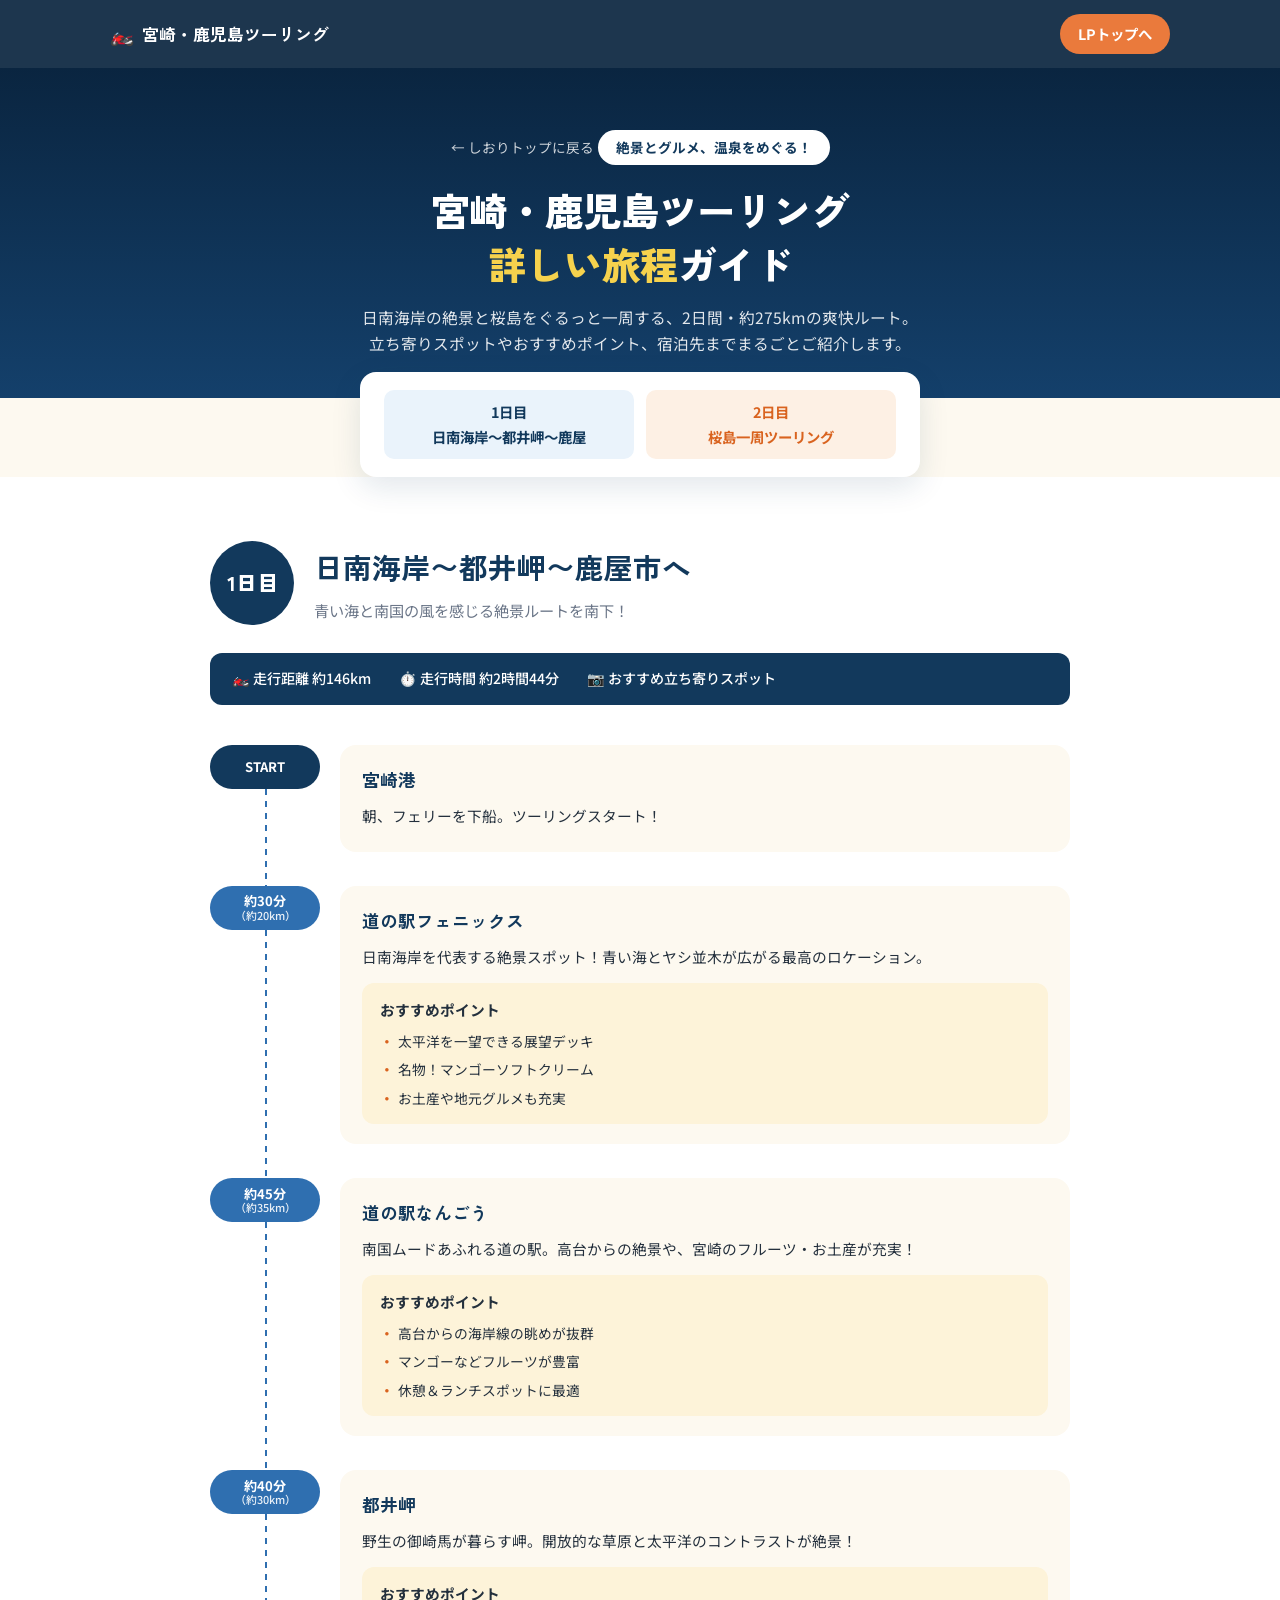
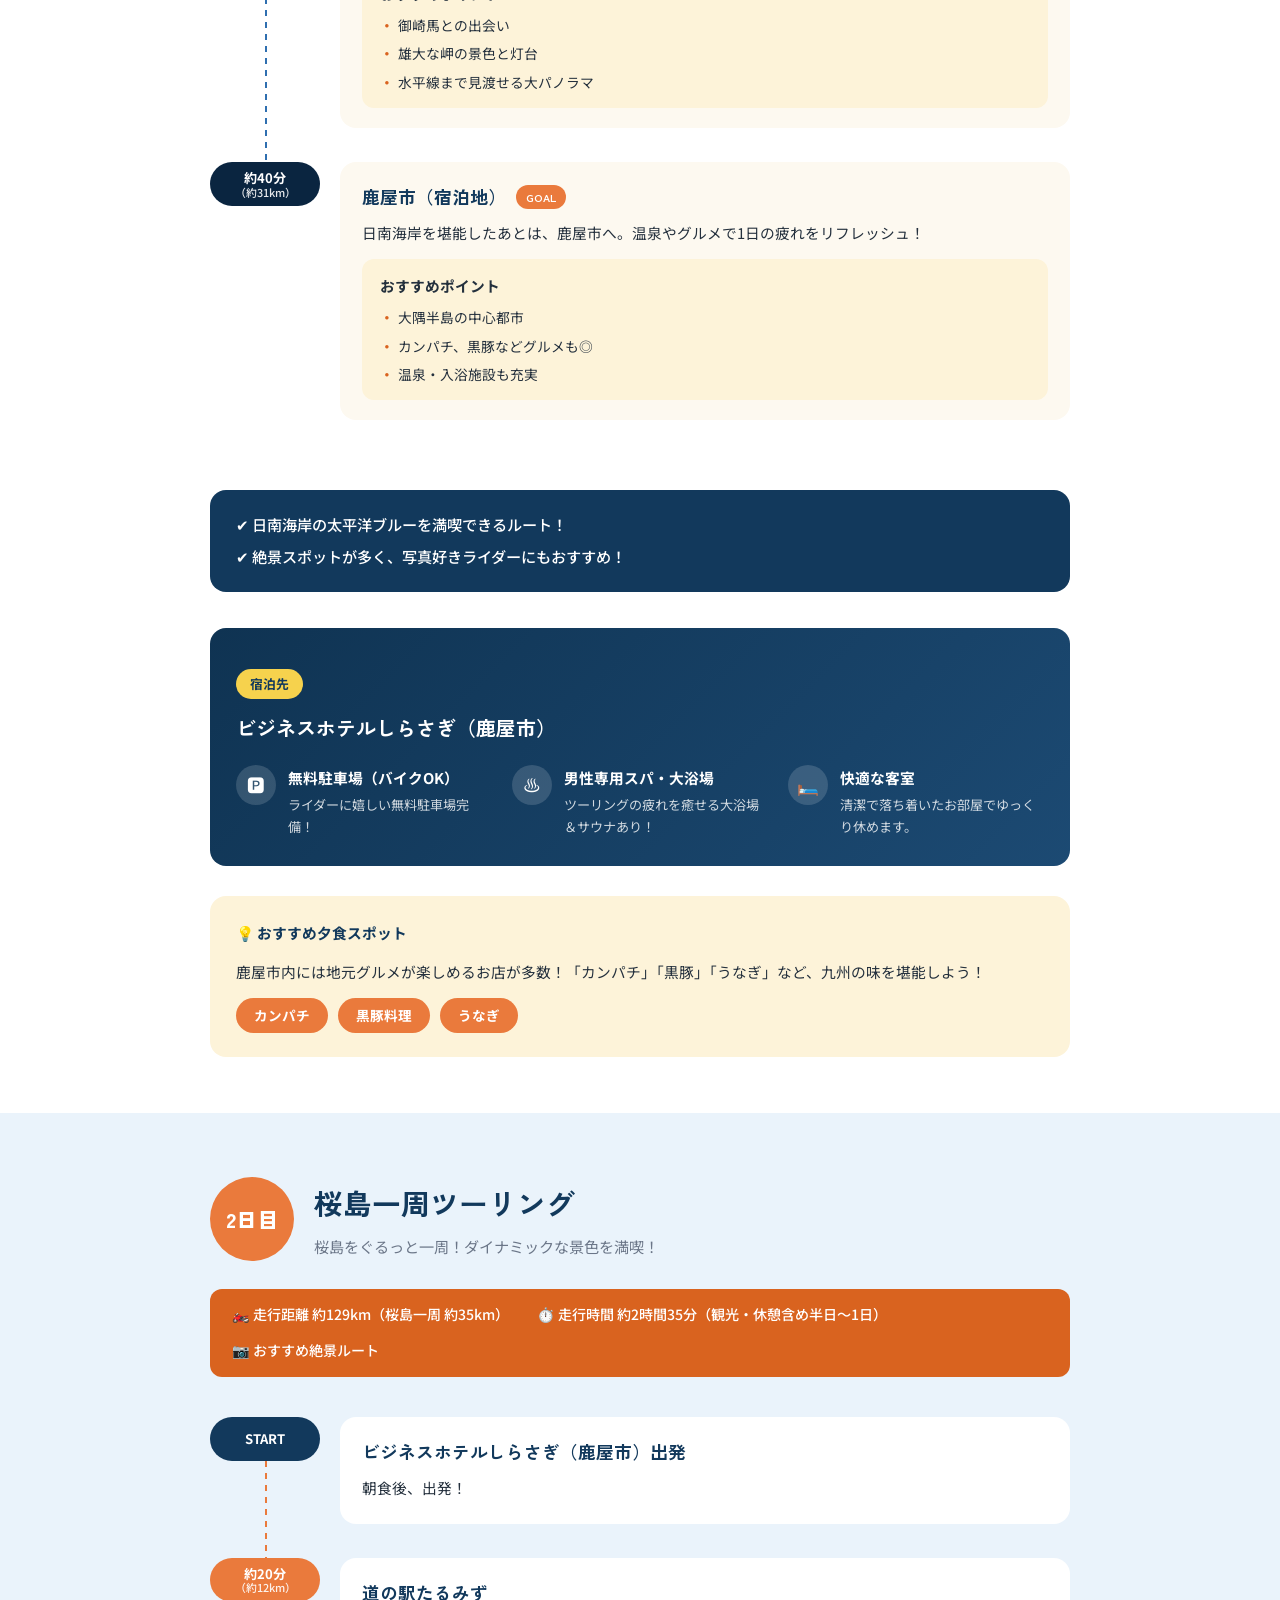
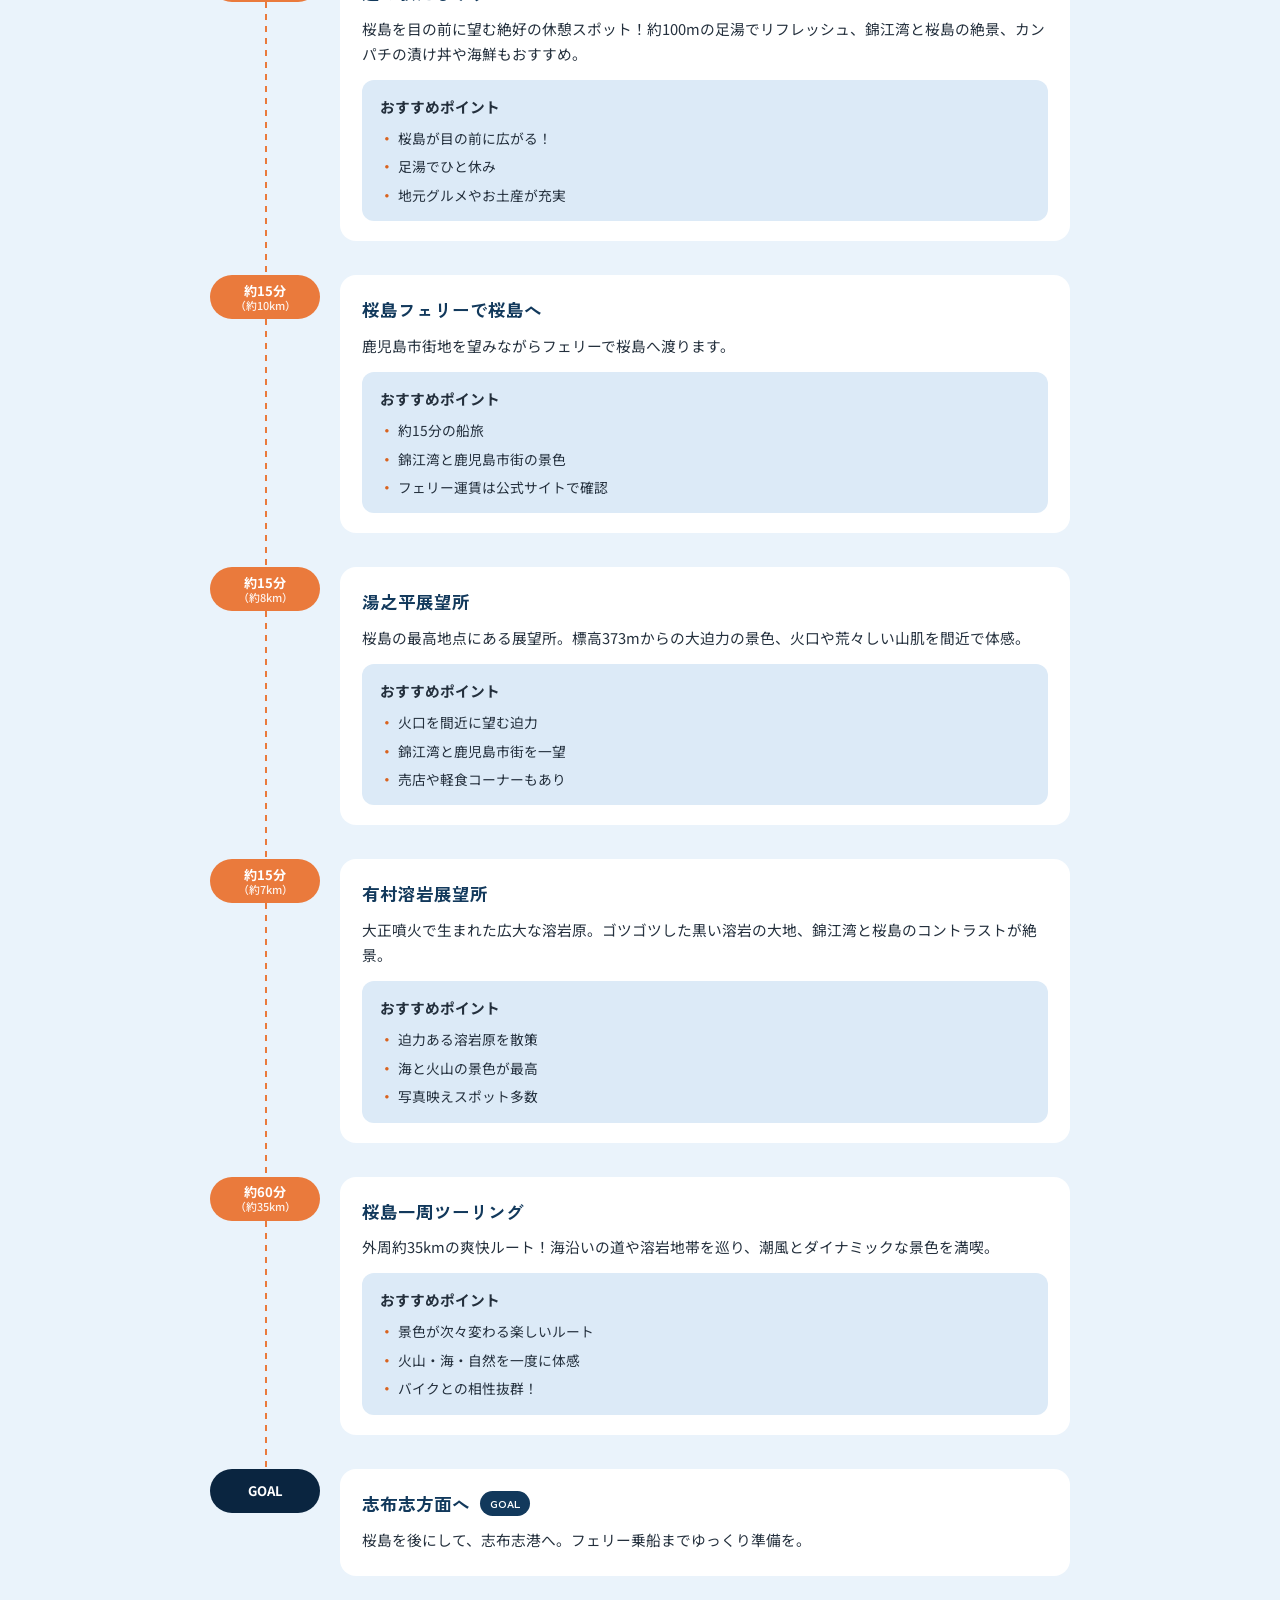
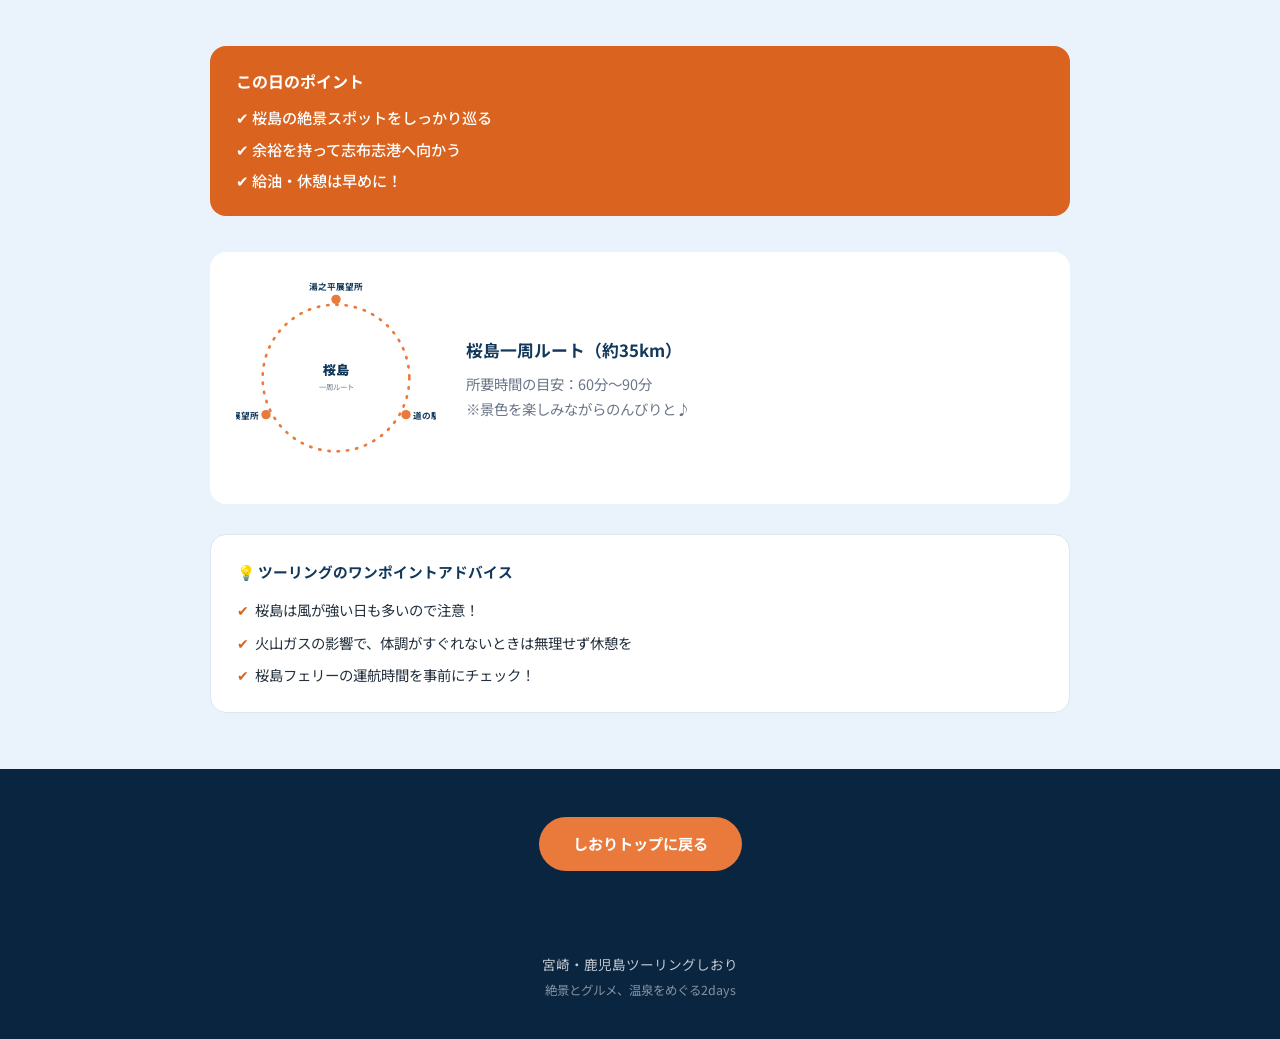
==== itinerary.html @ f326c44a "宮崎・鹿児島ツーリングしおりLPサイトを追加 - index.html: しおり画像をそのまま使用したLPトップ + 詳しい旅程へのCTA - itinerary.html: 1日目/2日目の詳しい旅" ====
<!DOCTYPE html>
<html lang="ja">
<head>
<meta charset="UTF-8">
<meta name="viewport" content="width=device-width, initial-scale=1.0">
<title>詳しい旅程｜宮崎・鹿児島ツーリングしおり</title>
<meta name="description" content="宮崎・鹿児島バイクツーリング2日間の詳しい旅程。1日目：日南海岸〜都井岬〜鹿屋、2日目：桜島一周ツーリング。立ち寄りスポットやおすすめポイント、宿泊先情報まとめ。">
<link href="https://fonts.googleapis.com/css2?family=Zen+Kaku+Gothic+New:wght@500;700;900&family=Noto+Sans+JP:wght@400;500;700&display=swap" rel="stylesheet">
<link rel="stylesheet" href="assets/css/style.css">
</head>
<body>

<header class="site-header" id="top">
  <div class="header-inner">
    <a class="logo" href="index.html">
      <span class="logo-icon" aria-hidden="true">🏍️</span>
      宮崎・鹿児島ツーリング
    </a>
    <nav class="main-nav" id="main-nav">
      <a href="index.html">LPトップへ</a>
    </nav>
  </div>
</header>

<article>
  <div class="article-head">
    <a class="back-link" href="index.html">← しおりトップに戻る</a>
    <p class="article-eyebrow">絶景とグルメ、温泉をめぐる！</p>
    <h1 class="article-title">宮崎・鹿児島ツーリング<br><span class="accent">詳しい旅程</span>ガイド</h1>
    <p class="article-lead">日南海岸の絶景と桜島をぐるっと一周する、2日間・約275kmの爽快ルート。立ち寄りスポットやおすすめポイント、宿泊先までまるごとご紹介します。</p>
  </div>

  <nav class="toc">
    <a href="#day1">1日目<br>日南海岸〜都井岬〜鹿屋</a>
    <a href="#day2">2日目<br>桜島一周ツーリング</a>
  </nav>

  <!-- ===================== DAY 1 ===================== -->
  <section class="day-detail" id="day1">
    <div class="section-inner">
      <div class="day-detail-head">
        <span class="day-num">1日目</span>
        <div>
          <h2>日南海岸〜都井岬〜鹿屋市へ</h2>
          <p class="day-sub">青い海と南国の風を感じる絶景ルートを南下！</p>
        </div>
      </div>

      <div class="stat-bar">
        <span>🏍️ 走行距離 約146km</span>
        <span>⏱️ 走行時間 約2時間44分</span>
        <span>📷 おすすめ立ち寄りスポット</span>
      </div>

      <ol class="timeline">
        <li class="tl-item tl-start">
          <div class="tl-marker">START</div>
          <div class="tl-content">
            <h3>宮崎港</h3>
            <p>朝、フェリーを下船。ツーリングスタート！</p>
          </div>
        </li>

        <li class="tl-item">
          <div class="tl-marker">約30分<small>（約20km）</small></div>
          <div class="tl-content">
            <h3>道の駅フェニックス</h3>
            <p>日南海岸を代表する絶景スポット！青い海とヤシ並木が広がる最高のロケーション。</p>
            <div class="point-box">
              <p class="point-title">おすすめポイント</p>
              <ul>
                <li>太平洋を一望できる展望デッキ</li>
                <li>名物！マンゴーソフトクリーム</li>
                <li>お土産や地元グルメも充実</li>
              </ul>
            </div>
          </div>
        </li>

        <li class="tl-item">
          <div class="tl-marker">約45分<small>（約35km）</small></div>
          <div class="tl-content">
            <h3>道の駅なんごう</h3>
            <p>南国ムードあふれる道の駅。高台からの絶景や、宮崎のフルーツ・お土産が充実！</p>
            <div class="point-box">
              <p class="point-title">おすすめポイント</p>
              <ul>
                <li>高台からの海岸線の眺めが抜群</li>
                <li>マンゴーなどフルーツが豊富</li>
                <li>休憩＆ランチスポットに最適</li>
              </ul>
            </div>
          </div>
        </li>

        <li class="tl-item">
          <div class="tl-marker">約40分<small>（約30km）</small></div>
          <div class="tl-content">
            <h3>都井岬</h3>
            <p>野生の御崎馬が暮らす岬。開放的な草原と太平洋のコントラストが絶景！</p>
            <div class="point-box">
              <p class="point-title">おすすめポイント</p>
              <ul>
                <li>御崎馬との出会い</li>
                <li>雄大な岬の景色と灯台</li>
                <li>水平線まで見渡せる大パノラマ</li>
              </ul>
            </div>
          </div>
        </li>

        <li class="tl-item tl-goal">
          <div class="tl-marker">約40分<small>（約31km）</small></div>
          <div class="tl-content">
            <h3>鹿屋市（宿泊地）<span class="goal-tag">GOAL</span></h3>
            <p>日南海岸を堪能したあとは、鹿屋市へ。温泉やグルメで1日の疲れをリフレッシュ！</p>
            <div class="point-box">
              <p class="point-title">おすすめポイント</p>
              <ul>
                <li>大隅半島の中心都市</li>
                <li>カンパチ、黒豚などグルメも◎</li>
                <li>温泉・入浴施設も充実</li>
              </ul>
            </div>
          </div>
        </li>
      </ol>

      <div class="advice-box">
        <p>✔ 日南海岸の太平洋ブルーを満喫できるルート！</p>
        <p>✔ 絶景スポットが多く、写真好きライダーにもおすすめ！</p>
      </div>

      <div class="hotel-card">
        <p class="hotel-label">宿泊先</p>
        <h3 class="hotel-name">ビジネスホテルしらさぎ（鹿屋市）</h3>
        <ul class="hotel-features">
          <li>
            <span class="hf-icon" aria-hidden="true">🅿️</span>
            <div><strong>無料駐車場（バイクOK）</strong><p>ライダーに嬉しい無料駐車場完備！</p></div>
          </li>
          <li>
            <span class="hf-icon" aria-hidden="true">♨️</span>
            <div><strong>男性専用スパ・大浴場</strong><p>ツーリングの疲れを癒せる大浴場＆サウナあり！</p></div>
          </li>
          <li>
            <span class="hf-icon" aria-hidden="true">🛏️</span>
            <div><strong>快適な客室</strong><p>清潔で落ち着いたお部屋でゆっくり休めます。</p></div>
          </li>
        </ul>
      </div>

      <div class="food-box">
        <p class="food-title">💡 おすすめ夕食スポット</p>
        <p>鹿屋市内には地元グルメが楽しめるお店が多数！「カンパチ」「黒豚」「うなぎ」など、九州の味を堪能しよう！</p>
        <div class="food-tags">
          <span>カンパチ</span>
          <span>黒豚料理</span>
          <span>うなぎ</span>
        </div>
      </div>
    </div>
  </section>

  <!-- ===================== DAY 2 ===================== -->
  <section class="day-detail day-detail-alt" id="day2">
    <div class="section-inner">
      <div class="day-detail-head">
        <span class="day-num day-num-alt">2日目</span>
        <div>
          <h2>桜島一周ツーリング</h2>
          <p class="day-sub">桜島をぐるっと一周！ダイナミックな景色を満喫！</p>
        </div>
      </div>

      <div class="stat-bar stat-bar-alt">
        <span>🏍️ 走行距離 約129km（桜島一周 約35km）</span>
        <span>⏱️ 走行時間 約2時間35分（観光・休憩含め半日〜1日）</span>
        <span>📷 おすすめ絶景ルート</span>
      </div>

      <ol class="timeline">
        <li class="tl-item tl-start">
          <div class="tl-marker tl-marker-alt">START</div>
          <div class="tl-content">
            <h3>ビジネスホテルしらさぎ（鹿屋市）出発</h3>
            <p>朝食後、出発！</p>
          </div>
        </li>

        <li class="tl-item">
          <div class="tl-marker tl-marker-alt">約20分<small>（約12km）</small></div>
          <div class="tl-content">
            <h3>道の駅たるみず</h3>
            <p>桜島を目の前に望む絶好の休憩スポット！約100mの足湯でリフレッシュ、錦江湾と桜島の絶景、カンパチの漬け丼や海鮮もおすすめ。</p>
            <div class="point-box point-box-alt">
              <p class="point-title">おすすめポイント</p>
              <ul>
                <li>桜島が目の前に広がる！</li>
                <li>足湯でひと休み</li>
                <li>地元グルメやお土産が充実</li>
              </ul>
            </div>
          </div>
        </li>

        <li class="tl-item">
          <div class="tl-marker tl-marker-alt">約15分<small>（約10km）</small></div>
          <div class="tl-content">
            <h3>桜島フェリーで桜島へ</h3>
            <p>鹿児島市街地を望みながらフェリーで桜島へ渡ります。</p>
            <div class="point-box point-box-alt">
              <p class="point-title">おすすめポイント</p>
              <ul>
                <li>約15分の船旅</li>
                <li>錦江湾と鹿児島市街の景色</li>
                <li>フェリー運賃は公式サイトで確認</li>
              </ul>
            </div>
          </div>
        </li>

        <li class="tl-item">
          <div class="tl-marker tl-marker-alt">約15分<small>（約8km）</small></div>
          <div class="tl-content">
            <h3>湯之平展望所</h3>
            <p>桜島の最高地点にある展望所。標高373mからの大迫力の景色、火口や荒々しい山肌を間近で体感。</p>
            <div class="point-box point-box-alt">
              <p class="point-title">おすすめポイント</p>
              <ul>
                <li>火口を間近に望む迫力</li>
                <li>錦江湾と鹿児島市街を一望</li>
                <li>売店や軽食コーナーもあり</li>
              </ul>
            </div>
          </div>
        </li>

        <li class="tl-item">
          <div class="tl-marker tl-marker-alt">約15分<small>（約7km）</small></div>
          <div class="tl-content">
            <h3>有村溶岩展望所</h3>
            <p>大正噴火で生まれた広大な溶岩原。ゴツゴツした黒い溶岩の大地、錦江湾と桜島のコントラストが絶景。</p>
            <div class="point-box point-box-alt">
              <p class="point-title">おすすめポイント</p>
              <ul>
                <li>迫力ある溶岩原を散策</li>
                <li>海と火山の景色が最高</li>
                <li>写真映えスポット多数</li>
              </ul>
            </div>
          </div>
        </li>

        <li class="tl-item">
          <div class="tl-marker tl-marker-alt">約60分<small>（約35km）</small></div>
          <div class="tl-content">
            <h3>桜島一周ツーリング</h3>
            <p>外周約35kmの爽快ルート！海沿いの道や溶岩地帯を巡り、潮風とダイナミックな景色を満喫。</p>
            <div class="point-box point-box-alt">
              <p class="point-title">おすすめポイント</p>
              <ul>
                <li>景色が次々変わる楽しいルート</li>
                <li>火山・海・自然を一度に体感</li>
                <li>バイクとの相性抜群！</li>
              </ul>
            </div>
          </div>
        </li>

        <li class="tl-item tl-goal">
          <div class="tl-marker tl-marker-alt">GOAL</div>
          <div class="tl-content">
            <h3>志布志方面へ <span class="goal-tag goal-tag-alt">GOAL</span></h3>
            <p>桜島を後にして、志布志港へ。フェリー乗船までゆっくり準備を。</p>
          </div>
        </li>
      </ol>

      <div class="advice-box advice-box-alt">
        <p class="advice-title">この日のポイント</p>
        <p>✔ 桜島の絶景スポットをしっかり巡る</p>
        <p>✔ 余裕を持って志布志港へ向かう</p>
        <p>✔ 給油・休憩は早めに！</p>
      </div>

      <div class="loop-info">
        <div class="loop-svg-wrap">
          <svg viewBox="0 0 300 300" class="loop-svg" role="img" aria-label="桜島一周ルート図">
            <circle cx="150" cy="150" r="110" class="loop-circle" />
            <text x="150" y="145" text-anchor="middle" class="loop-center-label">桜島</text>
            <text x="150" y="168" text-anchor="middle" class="loop-center-sub">一周ルート</text>
            <g class="route-point" transform="translate(150,32)"><circle r="7" fill="#ea7a3c"/><text x="0" y="-14" text-anchor="middle" font-size="13" font-weight="700" fill="#12395c">湯之平展望所</text></g>
            <g class="route-point" transform="translate(45,205)"><circle r="7" fill="#ea7a3c"/><text x="-10" y="6" text-anchor="end" font-size="13" font-weight="700" fill="#12395c">有村溶岩展望所</text></g>
            <g class="route-point" transform="translate(255,205)"><circle r="7" fill="#ea7a3c"/><text x="10" y="6" font-size="13" font-weight="700" fill="#12395c">道の駅たるみず</text></g>
          </svg>
        </div>
        <div class="loop-text">
          <p class="loop-heading">桜島一周ルート（約35km）</p>
          <p>所要時間の目安：60分〜90分<br>※景色を楽しみながらのんびりと♪</p>
        </div>
      </div>

      <div class="food-box food-box-alt">
        <p class="food-title">💡 ツーリングのワンポイントアドバイス</p>
        <ul class="advice-list">
          <li>桜島は風が強い日も多いので注意！</li>
          <li>火山ガスの影響で、体調がすぐれないときは無理せず休憩を</li>
          <li>桜島フェリーの運航時間を事前にチェック！</li>
        </ul>
      </div>
    </div>
  </section>

  <div class="article-foot-cta">
    <a href="index.html">しおりトップに戻る</a>
  </div>
</article>

<footer class="site-footer">
  <p>宮崎・鹿児島ツーリングしおり</p>
  <p class="footer-sub">絶景とグルメ、温泉をめぐる2days</p>
</footer>

<a href="#top" class="to-top" id="to-top" aria-label="ページトップへ戻る">↑</a>

<script src="assets/js/main.js"></script>
</body>
</html>
---- assets/css/style.css ----
/* =========================================================
   宮崎・鹿児島ツーリングしおり — shared styles
   (index.html: image LP / itinerary.html: blog-style detail)
   ========================================================= */

:root {
  --navy: #12395c;
  --navy-dark: #0a2540;
  --blue: #2f6fb0;
  --blue-light: #eaf3fb;
  --orange: #ea7a3c;
  --orange-dark: #d9631f;
  --yellow: #f6d24d;
  --cream: #fdf9f0;
  --white: #ffffff;
  --text: #24303d;
  --text-light: #6b7688;
  --radius: 16px;
  --shadow: 0 10px 30px rgba(18, 57, 92, 0.12);
  --font-display: "Zen Kaku Gothic New", "Noto Sans JP", sans-serif;
  --font-body: "Noto Sans JP", "Zen Kaku Gothic New", sans-serif;
}

* { box-sizing: border-box; }

html { scroll-behavior: smooth; }

body {
  margin: 0;
  font-family: var(--font-body);
  color: var(--text);
  background: var(--cream);
  line-height: 1.7;
  overflow-x: hidden;
}

img, svg { max-width: 100%; display: block; }

a { color: inherit; text-decoration: none; }

ul { margin: 0; padding: 0; list-style: none; }

h1, h2, h3 { font-family: var(--font-display); margin: 0; }

.section-inner {
  max-width: 900px;
  margin: 0 auto;
  padding: 0 20px;
}

/* ---------- Header ---------- */
.site-header {
  position: sticky;
  top: 0;
  z-index: 100;
  background: rgba(10, 37, 64, 0.92);
  backdrop-filter: blur(6px);
  color: var(--white);
}

.header-inner {
  max-width: 1100px;
  margin: 0 auto;
  padding: 14px 20px;
  display: flex;
  align-items: center;
  justify-content: space-between;
}

.logo {
  font-family: var(--font-display);
  font-weight: 700;
  font-size: 1.05rem;
  display: flex;
  align-items: center;
  gap: 8px;
  color: var(--white);
}

.logo-icon { font-size: 1.2rem; }

.main-nav {
  display: flex;
  gap: 24px;
}

.main-nav a {
  font-size: 0.9rem;
  font-weight: 700;
  color: var(--white);
  background: var(--orange);
  padding: 8px 18px;
  border-radius: 999px;
  transition: transform .2s, box-shadow .2s;
}

.main-nav a:hover { transform: translateY(-1px); box-shadow: 0 6px 14px rgba(234,122,60,0.4); }

/* ---------- Image LP stack (index.html) ---------- */
.lp-stack {
  max-width: 720px;
  margin: 0 auto;
  background: var(--navy-dark);
}

.lp-page {
  width: 100%;
  height: auto;
}

.cta-link {
  display: block;
  background: #000;
}

.cta-img {
  transition: transform .2s, filter .2s;
}

.cta-link:hover .cta-img {
  transform: scale(1.015);
  filter: brightness(1.06);
}

/* ---------- Footer ---------- */
.site-footer {
  background: var(--navy-dark);
  color: rgba(255,255,255,0.75);
  text-align: center;
  padding: 34px 20px;
  font-size: 0.85rem;
}

.site-footer p { margin: 0 0 4px; }
.footer-sub { color: rgba(255,255,255,0.5); font-size: 0.78rem; }

/* ---------- To top ---------- */
.to-top {
  position: fixed;
  right: 20px;
  bottom: 20px;
  width: 46px;
  height: 46px;
  background: var(--orange);
  color: var(--white);
  border-radius: 50%;
  display: flex;
  align-items: center;
  justify-content: center;
  font-size: 1.2rem;
  box-shadow: 0 8px 20px rgba(0,0,0,0.25);
  opacity: 0;
  pointer-events: none;
  transition: opacity .25s, transform .25s;
  z-index: 90;
}

.to-top.visible { opacity: 1; pointer-events: auto; }
.to-top:hover { transform: translateY(-3px); }

/* =========================================================
   itinerary.html — blog-style detailed itinerary
   ========================================================= */

.article-head {
  background: linear-gradient(180deg, #0a2540 0%, #14406b 100%);
  color: var(--white);
  padding: 48px 20px 40px;
  text-align: center;
}

.back-link {
  display: inline-flex;
  align-items: center;
  gap: 6px;
  font-size: 0.85rem;
  color: rgba(255,255,255,0.8);
  margin-bottom: 18px;
}

.back-link:hover { color: var(--yellow); }

.article-eyebrow {
  display: inline-block;
  background: var(--white);
  color: var(--navy);
  font-weight: 700;
  font-size: 0.85rem;
  padding: 6px 18px;
  border-radius: 999px;
  margin-bottom: 18px;
}

.article-title {
  font-size: clamp(1.6rem, 5vw, 2.4rem);
  font-weight: 900;
  line-height: 1.4;
  margin-bottom: 14px;
}

.article-title .accent { color: var(--yellow); }

.article-lead {
  max-width: 560px;
  margin: 0 auto;
  color: rgba(255,255,255,0.88);
  font-size: 0.98rem;
}

.toc {
  max-width: 560px;
  margin: -26px auto 0;
  background: var(--white);
  border-radius: var(--radius);
  box-shadow: var(--shadow);
  padding: 18px 24px;
  display: flex;
  gap: 12px;
  position: relative;
  z-index: 2;
}

.toc a {
  flex: 1;
  text-align: center;
  font-weight: 700;
  font-size: 0.9rem;
  color: var(--navy);
  padding: 10px 8px;
  border-radius: 10px;
  background: var(--blue-light);
}

.toc a:nth-child(2) { background: #fdf0e4; color: var(--orange-dark); }
.toc a:hover { filter: brightness(0.97); }

/* Day detail sections */
.day-detail { background: var(--white); padding: 64px 0 56px; }
.day-detail-alt { background: var(--blue-light); }

.day-detail-head {
  display: flex;
  align-items: center;
  gap: 20px;
  margin-bottom: 28px;
}

.day-num {
  flex: 0 0 auto;
  background: var(--navy);
  color: var(--white);
  font-family: var(--font-display);
  font-weight: 900;
  font-size: 1.3rem;
  width: 84px;
  height: 84px;
  border-radius: 50%;
  display: flex;
  align-items: center;
  justify-content: center;
}

.day-num-alt { background: var(--orange); }

.day-detail-head h2 { font-size: clamp(1.3rem, 4vw, 1.8rem); color: var(--navy); }
.day-sub { margin: 6px 0 0; color: var(--text-light); font-size: 0.95rem; }

.stat-bar {
  display: flex;
  flex-wrap: wrap;
  gap: 12px 28px;
  background: var(--navy);
  color: var(--white);
  padding: 14px 22px;
  border-radius: 12px;
  font-size: 0.88rem;
  font-weight: 500;
  margin-bottom: 40px;
}

.stat-bar-alt { background: var(--orange-dark); }

/* Timeline */
.timeline {
  position: relative;
  margin: 0 0 36px;
  padding-left: 0;
}

.tl-item {
  display: grid;
  grid-template-columns: 110px 1fr;
  gap: 20px;
  position: relative;
  padding-bottom: 34px;
}

.tl-item::before {
  content: "";
  position: absolute;
  left: 55px;
  top: 44px;
  bottom: -6px;
  width: 2px;
  background: repeating-linear-gradient(to bottom, var(--blue) 0 6px, transparent 6px 12px);
}

.tl-item:last-child::before { display: none; }

.day-detail-alt .tl-item::before { background: repeating-linear-gradient(to bottom, var(--orange) 0 6px, transparent 6px 12px); }

.tl-marker {
  width: 110px;
  height: 44px;
  border-radius: 999px;
  background: var(--blue);
  color: var(--white);
  font-weight: 700;
  font-size: 0.82rem;
  display: flex;
  flex-direction: column;
  align-items: center;
  justify-content: center;
  line-height: 1.2;
  text-align: center;
  z-index: 1;
}

.tl-marker small { font-weight: 500; font-size: 0.68rem; opacity: 0.9; }

.tl-marker-alt { background: var(--orange); }

.tl-start .tl-marker { background: var(--navy); }
.tl-goal .tl-marker { background: var(--navy-dark); }

.tl-content {
  background: var(--cream);
  border-radius: var(--radius);
  padding: 20px 22px;
}

.day-detail-alt .tl-content { background: var(--white); }

.tl-content h3 {
  font-size: 1.1rem;
  color: var(--navy);
  margin-bottom: 8px;
  display: flex;
  align-items: center;
  gap: 10px;
  flex-wrap: wrap;
}

.tl-content p { margin: 0 0 4px; font-size: 0.92rem; color: var(--text); }

.goal-tag {
  background: var(--orange);
  color: var(--white);
  font-size: 0.68rem;
  font-weight: 700;
  padding: 3px 10px;
  border-radius: 999px;
}

.goal-tag-alt { background: var(--navy); }

.point-box {
  margin-top: 14px;
  background: #fdf3d9;
  border-radius: 12px;
  padding: 14px 18px;
}

.point-box-alt { background: #dceaf7; }

.point-title {
  font-weight: 700;
  font-size: 0.85rem;
  color: var(--navy);
  margin: 0 0 8px !important;
}

.point-box ul { display: flex; flex-direction: column; gap: 5px; }

.point-box li {
  font-size: 0.86rem;
  color: var(--text);
  padding-left: 18px;
  position: relative;
}

.point-box li::before {
  content: "・";
  position: absolute;
  left: 0;
  color: var(--orange-dark);
  font-weight: 700;
}

/* Advice box */
.advice-box {
  background: var(--navy);
  color: var(--white);
  border-radius: var(--radius);
  padding: 22px 26px;
  margin-bottom: 36px;
}

.advice-box p { margin: 0 0 6px; font-weight: 500; font-size: 0.95rem; }
.advice-box p:last-child { margin-bottom: 0; }
.advice-title { font-weight: 700 !important; margin-bottom: 10px !important; font-size: 1rem !important; }

.advice-box-alt { background: var(--orange-dark); }

/* Hotel card */
.hotel-card {
  background: linear-gradient(135deg, #0f3352, #1c4a73);
  color: var(--white);
  border-radius: var(--radius);
  padding: 28px 26px;
  margin-bottom: 30px;
}

.hotel-label {
  display: inline-block;
  background: var(--yellow);
  color: var(--navy);
  font-weight: 700;
  font-size: 0.8rem;
  padding: 4px 14px;
  border-radius: 999px;
  margin-bottom: 12px;
}

.hotel-name { font-size: 1.25rem; margin-bottom: 20px; }

.hotel-features {
  display: grid;
  grid-template-columns: repeat(3, 1fr);
  gap: 20px;
}

.hotel-features li { display: flex; gap: 12px; align-items: flex-start; }

.hf-icon {
  flex: 0 0 auto;
  width: 40px;
  height: 40px;
  background: rgba(255,255,255,0.15);
  border-radius: 50%;
  display: flex;
  align-items: center;
  justify-content: center;
  font-size: 1.1rem;
}

.hotel-features strong { display: block; font-size: 0.92rem; margin-bottom: 4px; }
.hotel-features p { margin: 0; font-size: 0.82rem; color: rgba(255,255,255,0.8); }

/* Food box */
.food-box {
  background: #fdf3d9;
  border-radius: var(--radius);
  padding: 24px 26px;
}

.food-box-alt { background: var(--white); border: 1px solid #dce6f0; }

.food-title { font-weight: 700; color: var(--navy); margin-bottom: 10px; font-size: 1rem; }
.food-box p { margin: 0 0 14px; font-size: 0.92rem; }

.food-tags { display: flex; gap: 10px; flex-wrap: wrap; }

.food-tags span {
  background: var(--orange);
  color: var(--white);
  font-weight: 700;
  font-size: 0.85rem;
  padding: 6px 18px;
  border-radius: 999px;
}

.advice-list { display: flex; flex-direction: column; gap: 8px; }
.advice-list li {
  font-size: 0.9rem;
  padding-left: 18px;
  position: relative;
}
.advice-list li::before {
  content: "✔";
  position: absolute;
  left: 0;
  color: var(--orange-dark);
}

/* Loop info (Day2) */
.loop-info {
  display: flex;
  align-items: center;
  gap: 30px;
  background: var(--white);
  border-radius: var(--radius);
  padding: 26px;
  margin-bottom: 30px;
  flex-wrap: wrap;
  justify-content: center;
}

.loop-svg-wrap { flex: 0 0 auto; width: 200px; }
.loop-svg { width: 100%; }

.loop-circle {
  fill: none;
  stroke: var(--orange);
  stroke-width: 4;
  stroke-dasharray: 2 12;
  stroke-linecap: round;
}

.loop-center-label { font-size: 20px; font-weight: 900; fill: var(--navy); font-family: var(--font-display); }
.loop-center-sub { font-size: 11px; fill: var(--text-light); }

.loop-text { flex: 1 1 220px; }
.loop-heading { font-weight: 700; color: var(--navy); font-size: 1.05rem; margin: 0 0 8px; }
.loop-text p:last-child { margin: 0; color: var(--text-light); font-size: 0.9rem; }

.article-foot-cta {
  text-align: center;
  padding: 48px 20px;
  background: var(--navy-dark);
}

.article-foot-cta a {
  display: inline-block;
  background: var(--orange);
  color: var(--white);
  font-weight: 700;
  padding: 14px 34px;
  border-radius: 999px;
  font-size: 0.95rem;
}

.article-foot-cta a:hover { filter: brightness(1.06); }

/* =========================================================
   Responsive
   ========================================================= */
@media (max-width: 720px) {
  .hotel-features { grid-template-columns: 1fr; }
  .toc { flex-direction: column; margin: -20px 16px 0; }

  .tl-item { grid-template-columns: 90px 1fr; gap: 12px; }
  .tl-marker { width: 90px; height: 40px; font-size: 0.74rem; }
  .tl-item::before { left: 45px; }

  .day-detail-head { align-items: flex-start; }
  .day-num { width: 64px; height: 64px; font-size: 1rem; }
}

@media (max-width: 480px) {
  .stat-bar { flex-direction: column; gap: 8px; }
}
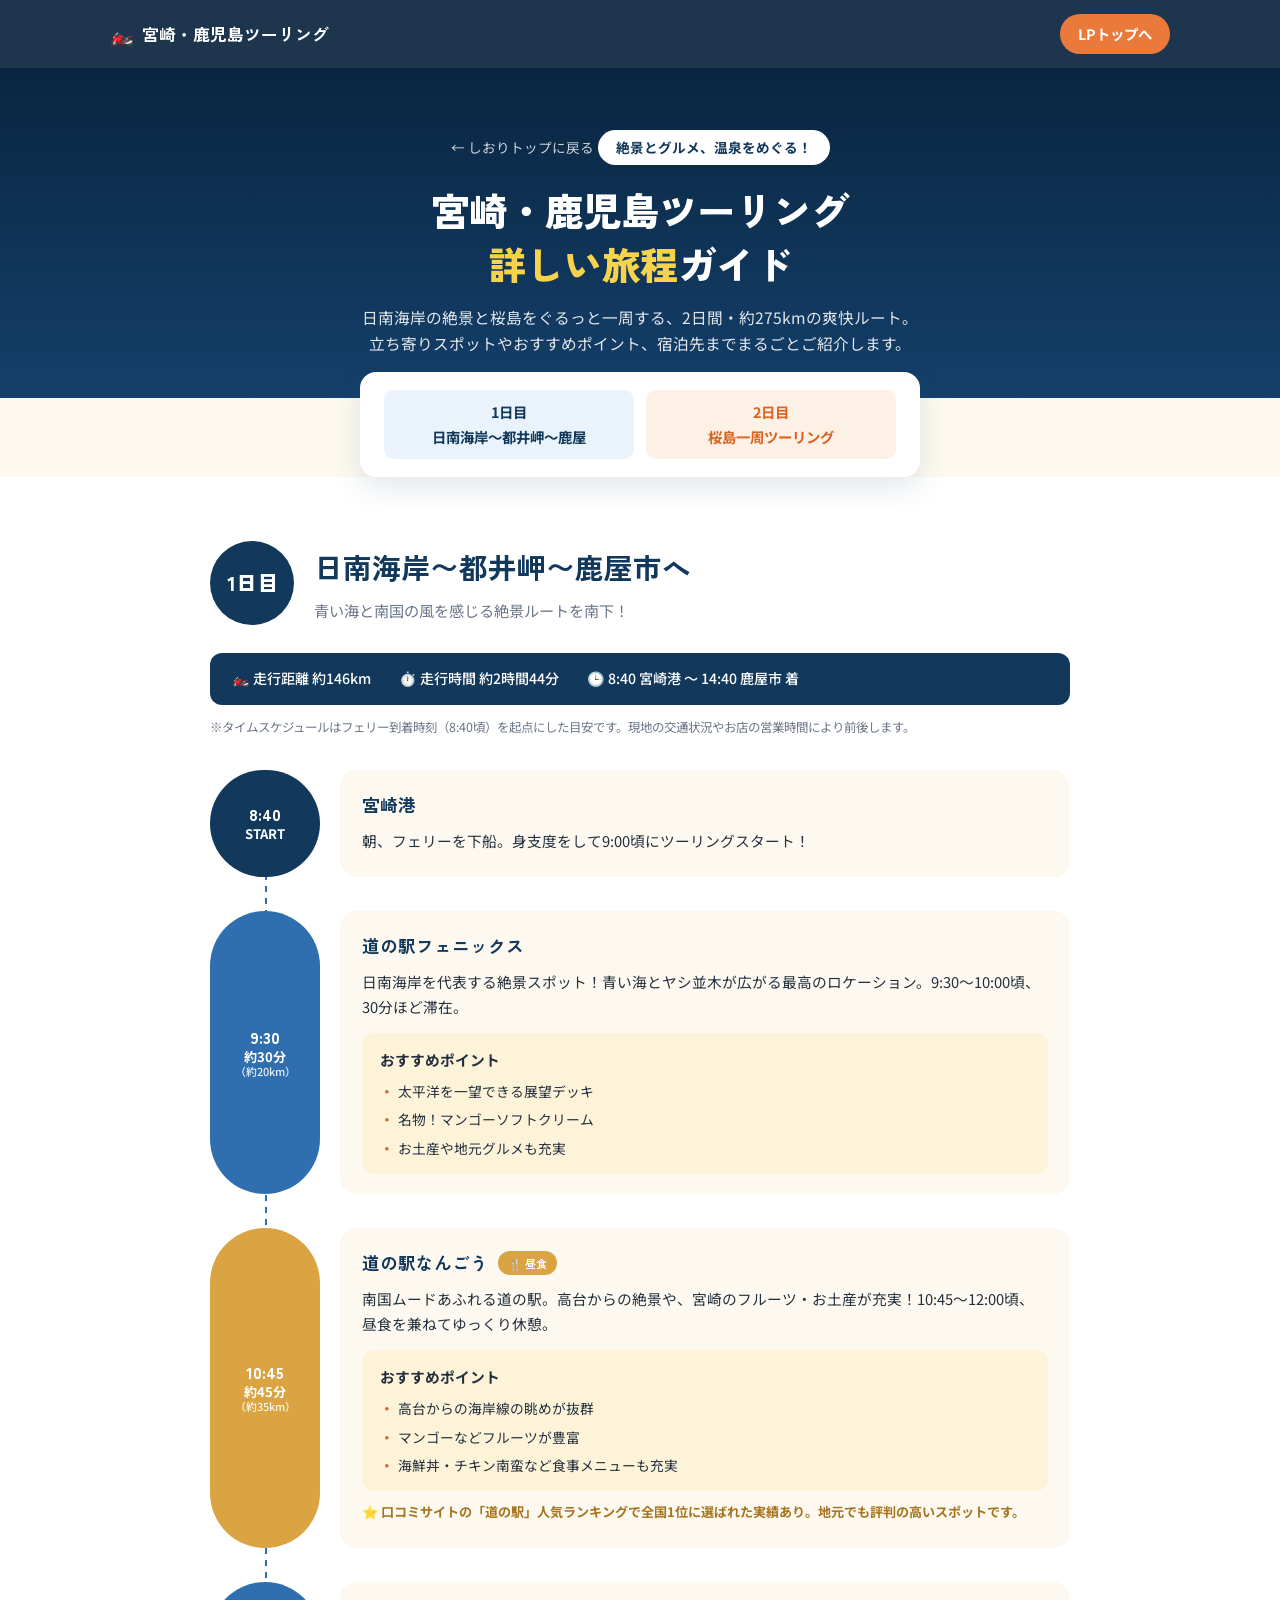
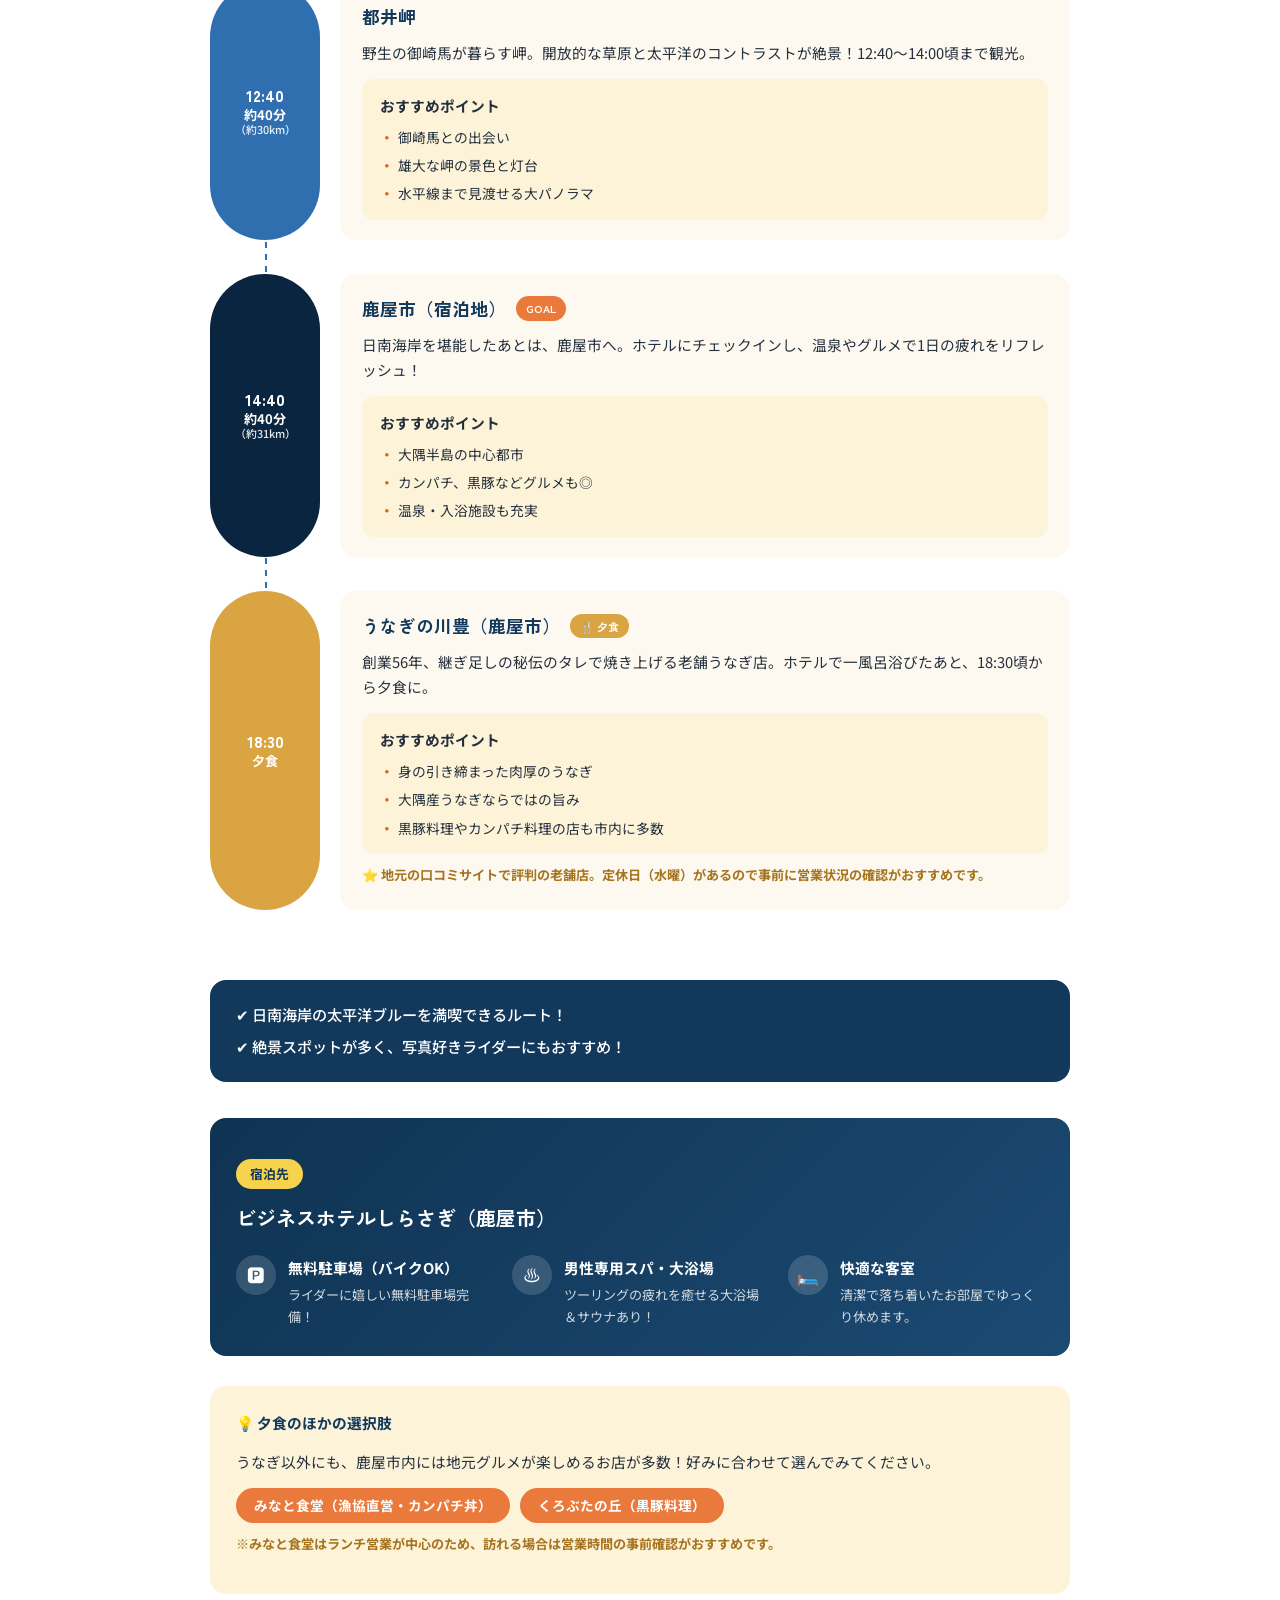
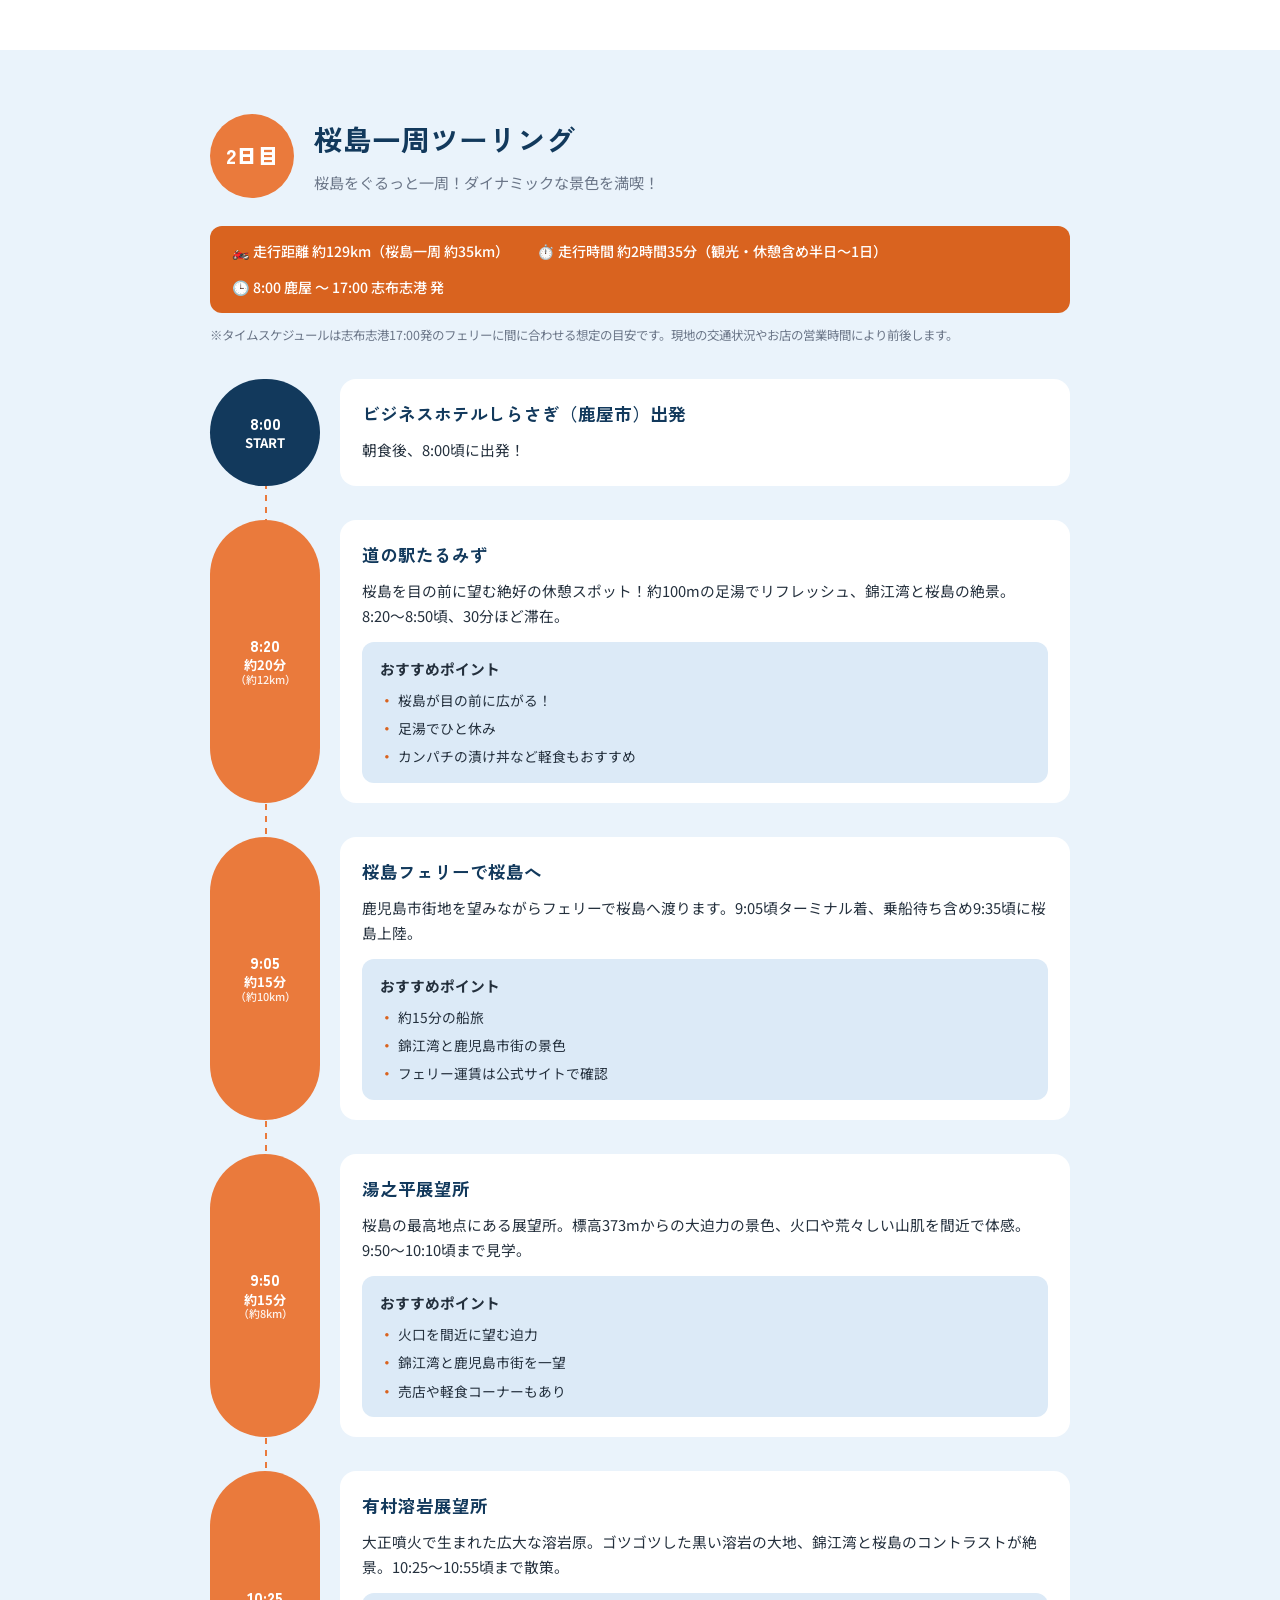
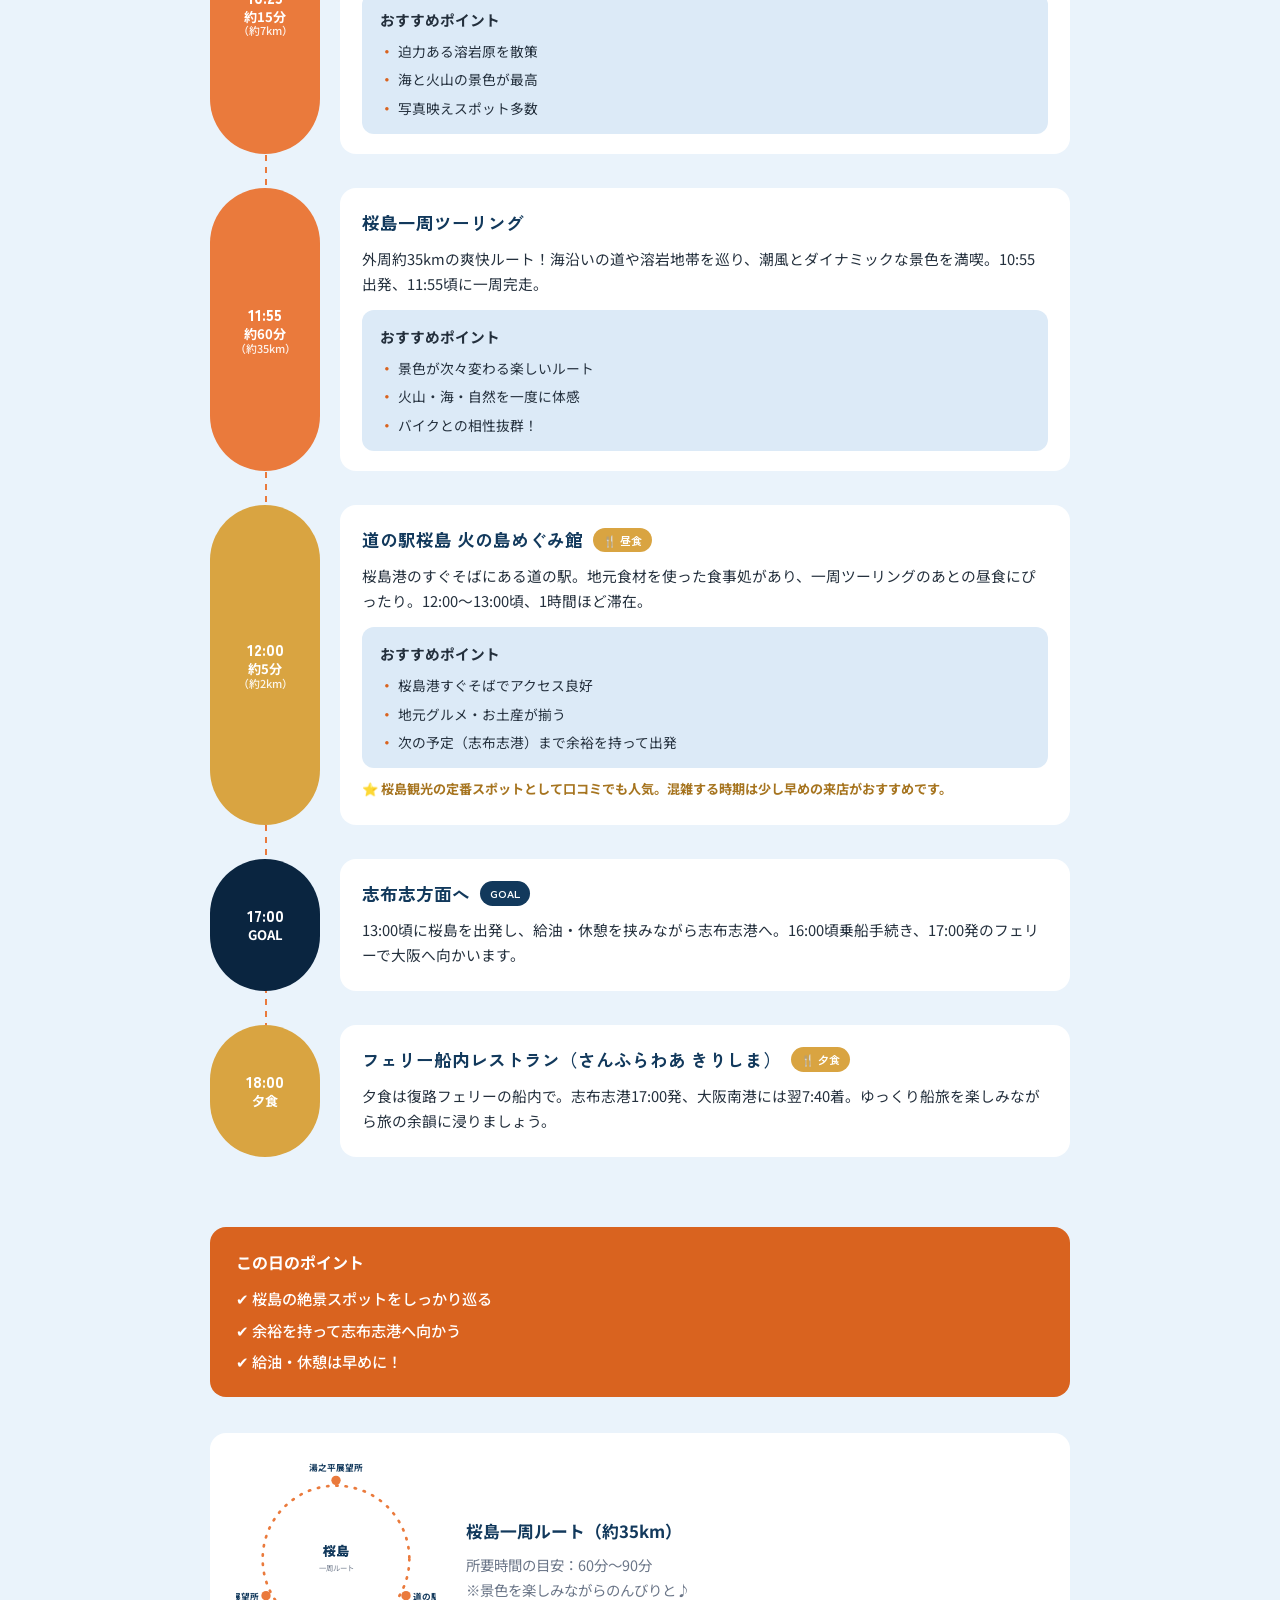
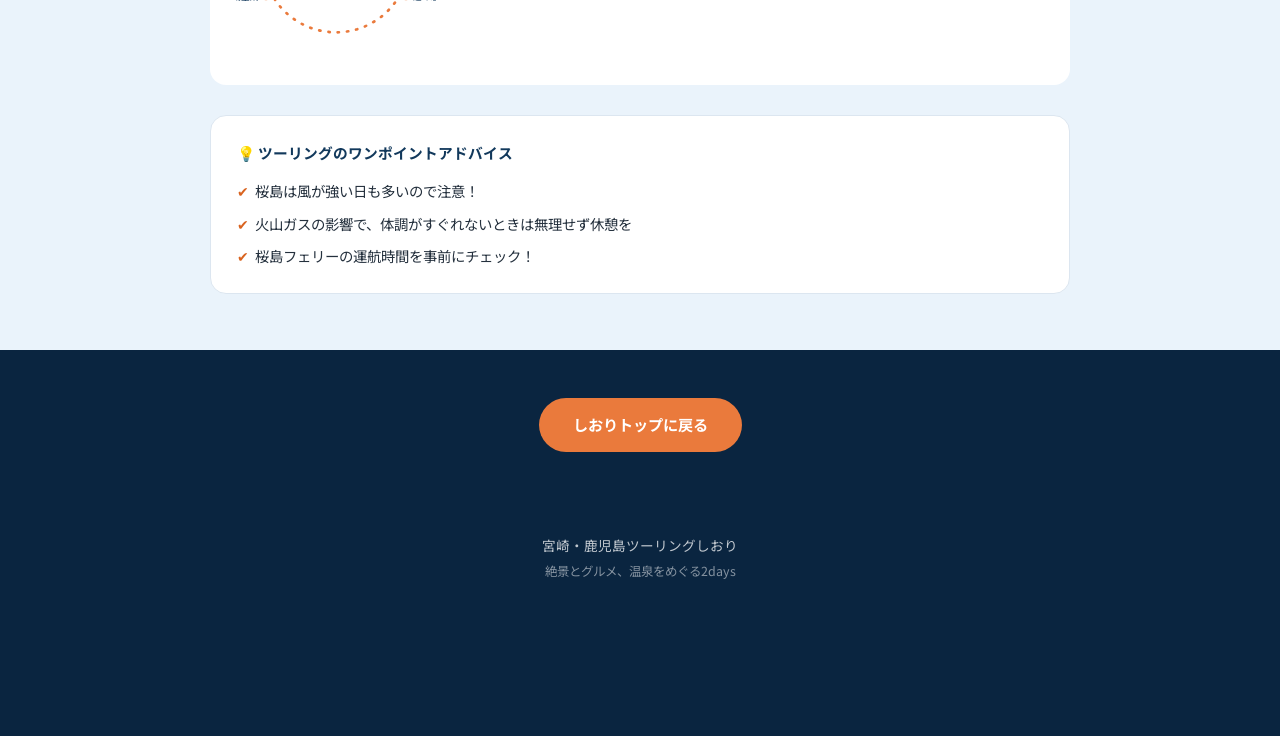
==== commit 95501ce0: "詳しい旅程にタイムスケジュールと昼食・夕食の情報を追加 LPのフェリー時刻・走行時間をもとに各スポットへの到着時刻を算出し タイムライン上に表示。あわせて昼食・夕食のおすすめ店を追加: 1日目 昼食=" ====
--- a/itinerary.html
+++ b/itinerary.html
@@ -49,23 +49,24 @@
       <div class="stat-bar">
         <span>🏍️ 走行距離 約146km</span>
         <span>⏱️ 走行時間 約2時間44分</span>
-        <span>📷 おすすめ立ち寄りスポット</span>
-      </div>
+        <span>🕒 8:40 宮崎港 〜 14:40 鹿屋市 着</span>
+      </div>
+      <p class="schedule-note">※タイムスケジュールはフェリー到着時刻（8:40頃）を起点にした目安です。現地の交通状況やお店の営業時間により前後します。</p>
 
       <ol class="timeline">
         <li class="tl-item tl-start">
-          <div class="tl-marker">START</div>
+          <div class="tl-marker"><span class="tl-time">8:40</span>START</div>
           <div class="tl-content">
             <h3>宮崎港</h3>
-            <p>朝、フェリーを下船。ツーリングスタート！</p>
-          </div>
-        </li>
-
-        <li class="tl-item">
-          <div class="tl-marker">約30分<small>（約20km）</small></div>
+            <p>朝、フェリーを下船。身支度をして9:00頃にツーリングスタート！</p>
+          </div>
+        </li>
+
+        <li class="tl-item">
+          <div class="tl-marker"><span class="tl-time">9:30</span>約30分<small>（約20km）</small></div>
           <div class="tl-content">
             <h3>道の駅フェニックス</h3>
-            <p>日南海岸を代表する絶景スポット！青い海とヤシ並木が広がる最高のロケーション。</p>
+            <p>日南海岸を代表する絶景スポット！青い海とヤシ並木が広がる最高のロケーション。9:30〜10:00頃、30分ほど滞在。</p>
             <div class="point-box">
               <p class="point-title">おすすめポイント</p>
               <ul>
@@ -77,27 +78,28 @@
           </div>
         </li>
 
-        <li class="tl-item">
-          <div class="tl-marker">約45分<small>（約35km）</small></div>
-          <div class="tl-content">
-            <h3>道の駅なんごう</h3>
-            <p>南国ムードあふれる道の駅。高台からの絶景や、宮崎のフルーツ・お土産が充実！</p>
+        <li class="tl-item tl-meal">
+          <div class="tl-marker"><span class="tl-time">10:45</span>約45分<small>（約35km）</small></div>
+          <div class="tl-content">
+            <h3>道の駅なんごう <span class="meal-tag">🍴 昼食</span></h3>
+            <p>南国ムードあふれる道の駅。高台からの絶景や、宮崎のフルーツ・お土産が充実！10:45〜12:00頃、昼食を兼ねてゆっくり休憩。</p>
             <div class="point-box">
               <p class="point-title">おすすめポイント</p>
               <ul>
                 <li>高台からの海岸線の眺めが抜群</li>
                 <li>マンゴーなどフルーツが豊富</li>
-                <li>休憩＆ランチスポットに最適</li>
-              </ul>
-            </div>
-          </div>
-        </li>
-
-        <li class="tl-item">
-          <div class="tl-marker">約40分<small>（約30km）</small></div>
+                <li>海鮮丼・チキン南蛮など食事メニューも充実</li>
+              </ul>
+            </div>
+            <p class="meal-note">⭐ 口コミサイトの「道の駅」人気ランキングで全国1位に選ばれた実績あり。地元でも評判の高いスポットです。</p>
+          </div>
+        </li>
+
+        <li class="tl-item">
+          <div class="tl-marker"><span class="tl-time">12:40</span>約40分<small>（約30km）</small></div>
           <div class="tl-content">
             <h3>都井岬</h3>
-            <p>野生の御崎馬が暮らす岬。開放的な草原と太平洋のコントラストが絶景！</p>
+            <p>野生の御崎馬が暮らす岬。開放的な草原と太平洋のコントラストが絶景！12:40〜14:00頃まで観光。</p>
             <div class="point-box">
               <p class="point-title">おすすめポイント</p>
               <ul>
@@ -110,10 +112,10 @@
         </li>
 
         <li class="tl-item tl-goal">
-          <div class="tl-marker">約40分<small>（約31km）</small></div>
+          <div class="tl-marker"><span class="tl-time">14:40</span>約40分<small>（約31km）</small></div>
           <div class="tl-content">
             <h3>鹿屋市（宿泊地）<span class="goal-tag">GOAL</span></h3>
-            <p>日南海岸を堪能したあとは、鹿屋市へ。温泉やグルメで1日の疲れをリフレッシュ！</p>
+            <p>日南海岸を堪能したあとは、鹿屋市へ。ホテルにチェックインし、温泉やグルメで1日の疲れをリフレッシュ！</p>
             <div class="point-box">
               <p class="point-title">おすすめポイント</p>
               <ul>
@@ -122,6 +124,23 @@
                 <li>温泉・入浴施設も充実</li>
               </ul>
             </div>
+          </div>
+        </li>
+
+        <li class="tl-item tl-meal">
+          <div class="tl-marker"><span class="tl-time">18:30</span>夕食</div>
+          <div class="tl-content">
+            <h3>うなぎの川豊（鹿屋市）<span class="meal-tag">🍴 夕食</span></h3>
+            <p>創業56年、継ぎ足しの秘伝のタレで焼き上げる老舗うなぎ店。ホテルで一風呂浴びたあと、18:30頃から夕食に。</p>
+            <div class="point-box">
+              <p class="point-title">おすすめポイント</p>
+              <ul>
+                <li>身の引き締まった肉厚のうなぎ</li>
+                <li>大隅産うなぎならではの旨み</li>
+                <li>黒豚料理やカンパチ料理の店も市内に多数</li>
+              </ul>
+            </div>
+            <p class="meal-note">⭐ 地元の口コミサイトで評判の老舗店。定休日（水曜）があるので事前に営業状況の確認がおすすめです。</p>
           </div>
         </li>
       </ol>
@@ -151,13 +170,13 @@
       </div>
 
       <div class="food-box">
-        <p class="food-title">💡 おすすめ夕食スポット</p>
-        <p>鹿屋市内には地元グルメが楽しめるお店が多数！「カンパチ」「黒豚」「うなぎ」など、九州の味を堪能しよう！</p>
+        <p class="food-title">💡 夕食のほかの選択肢</p>
+        <p>うなぎ以外にも、鹿屋市内には地元グルメが楽しめるお店が多数！好みに合わせて選んでみてください。</p>
         <div class="food-tags">
-          <span>カンパチ</span>
-          <span>黒豚料理</span>
-          <span>うなぎ</span>
-        </div>
+          <span>みなと食堂（漁協直営・カンパチ丼）</span>
+          <span>くろぶたの丘（黒豚料理）</span>
+        </div>
+        <p class="meal-note">※みなと食堂はランチ営業が中心のため、訪れる場合は営業時間の事前確認がおすすめです。</p>
       </div>
     </div>
   </section>
@@ -176,39 +195,40 @@
       <div class="stat-bar stat-bar-alt">
         <span>🏍️ 走行距離 約129km（桜島一周 約35km）</span>
         <span>⏱️ 走行時間 約2時間35分（観光・休憩含め半日〜1日）</span>
-        <span>📷 おすすめ絶景ルート</span>
-      </div>
+        <span>🕒 8:00 鹿屋 〜 17:00 志布志港 発</span>
+      </div>
+      <p class="schedule-note">※タイムスケジュールは志布志港17:00発のフェリーに間に合わせる想定の目安です。現地の交通状況やお店の営業時間により前後します。</p>
 
       <ol class="timeline">
         <li class="tl-item tl-start">
-          <div class="tl-marker tl-marker-alt">START</div>
+          <div class="tl-marker tl-marker-alt"><span class="tl-time">8:00</span>START</div>
           <div class="tl-content">
             <h3>ビジネスホテルしらさぎ（鹿屋市）出発</h3>
-            <p>朝食後、出発！</p>
-          </div>
-        </li>
-
-        <li class="tl-item">
-          <div class="tl-marker tl-marker-alt">約20分<small>（約12km）</small></div>
+            <p>朝食後、8:00頃に出発！</p>
+          </div>
+        </li>
+
+        <li class="tl-item">
+          <div class="tl-marker tl-marker-alt"><span class="tl-time">8:20</span>約20分<small>（約12km）</small></div>
           <div class="tl-content">
             <h3>道の駅たるみず</h3>
-            <p>桜島を目の前に望む絶好の休憩スポット！約100mの足湯でリフレッシュ、錦江湾と桜島の絶景、カンパチの漬け丼や海鮮もおすすめ。</p>
+            <p>桜島を目の前に望む絶好の休憩スポット！約100mの足湯でリフレッシュ、錦江湾と桜島の絶景。8:20〜8:50頃、30分ほど滞在。</p>
             <div class="point-box point-box-alt">
               <p class="point-title">おすすめポイント</p>
               <ul>
                 <li>桜島が目の前に広がる！</li>
                 <li>足湯でひと休み</li>
-                <li>地元グルメやお土産が充実</li>
-              </ul>
-            </div>
-          </div>
-        </li>
-
-        <li class="tl-item">
-          <div class="tl-marker tl-marker-alt">約15分<small>（約10km）</small></div>
+                <li>カンパチの漬け丼など軽食もおすすめ</li>
+              </ul>
+            </div>
+          </div>
+        </li>
+
+        <li class="tl-item">
+          <div class="tl-marker tl-marker-alt"><span class="tl-time">9:05</span>約15分<small>（約10km）</small></div>
           <div class="tl-content">
             <h3>桜島フェリーで桜島へ</h3>
-            <p>鹿児島市街地を望みながらフェリーで桜島へ渡ります。</p>
+            <p>鹿児島市街地を望みながらフェリーで桜島へ渡ります。9:05頃ターミナル着、乗船待ち含め9:35頃に桜島上陸。</p>
             <div class="point-box point-box-alt">
               <p class="point-title">おすすめポイント</p>
               <ul>
@@ -221,10 +241,10 @@
         </li>
 
         <li class="tl-item">
-          <div class="tl-marker tl-marker-alt">約15分<small>（約8km）</small></div>
+          <div class="tl-marker tl-marker-alt"><span class="tl-time">9:50</span>約15分<small>（約8km）</small></div>
           <div class="tl-content">
             <h3>湯之平展望所</h3>
-            <p>桜島の最高地点にある展望所。標高373mからの大迫力の景色、火口や荒々しい山肌を間近で体感。</p>
+            <p>桜島の最高地点にある展望所。標高373mからの大迫力の景色、火口や荒々しい山肌を間近で体感。9:50〜10:10頃まで見学。</p>
             <div class="point-box point-box-alt">
               <p class="point-title">おすすめポイント</p>
               <ul>
@@ -237,10 +257,10 @@
         </li>
 
         <li class="tl-item">
-          <div class="tl-marker tl-marker-alt">約15分<small>（約7km）</small></div>
+          <div class="tl-marker tl-marker-alt"><span class="tl-time">10:25</span>約15分<small>（約7km）</small></div>
           <div class="tl-content">
             <h3>有村溶岩展望所</h3>
-            <p>大正噴火で生まれた広大な溶岩原。ゴツゴツした黒い溶岩の大地、錦江湾と桜島のコントラストが絶景。</p>
+            <p>大正噴火で生まれた広大な溶岩原。ゴツゴツした黒い溶岩の大地、錦江湾と桜島のコントラストが絶景。10:25〜10:55頃まで散策。</p>
             <div class="point-box point-box-alt">
               <p class="point-title">おすすめポイント</p>
               <ul>
@@ -253,10 +273,10 @@
         </li>
 
         <li class="tl-item">
-          <div class="tl-marker tl-marker-alt">約60分<small>（約35km）</small></div>
+          <div class="tl-marker tl-marker-alt"><span class="tl-time">11:55</span>約60分<small>（約35km）</small></div>
           <div class="tl-content">
             <h3>桜島一周ツーリング</h3>
-            <p>外周約35kmの爽快ルート！海沿いの道や溶岩地帯を巡り、潮風とダイナミックな景色を満喫。</p>
+            <p>外周約35kmの爽快ルート！海沿いの道や溶岩地帯を巡り、潮風とダイナミックな景色を満喫。10:55出発、11:55頃に一周完走。</p>
             <div class="point-box point-box-alt">
               <p class="point-title">おすすめポイント</p>
               <ul>
@@ -268,11 +288,36 @@
           </div>
         </li>
 
+        <li class="tl-item tl-meal">
+          <div class="tl-marker tl-marker-alt"><span class="tl-time">12:00</span>約5分<small>（約2km）</small></div>
+          <div class="tl-content">
+            <h3>道の駅桜島 火の島めぐみ館 <span class="meal-tag">🍴 昼食</span></h3>
+            <p>桜島港のすぐそばにある道の駅。地元食材を使った食事処があり、一周ツーリングのあとの昼食にぴったり。12:00〜13:00頃、1時間ほど滞在。</p>
+            <div class="point-box point-box-alt">
+              <p class="point-title">おすすめポイント</p>
+              <ul>
+                <li>桜島港すぐそばでアクセス良好</li>
+                <li>地元グルメ・お土産が揃う</li>
+                <li>次の予定（志布志港）まで余裕を持って出発</li>
+              </ul>
+            </div>
+            <p class="meal-note">⭐ 桜島観光の定番スポットとして口コミでも人気。混雑する時期は少し早めの来店がおすすめです。</p>
+          </div>
+        </li>
+
         <li class="tl-item tl-goal">
-          <div class="tl-marker tl-marker-alt">GOAL</div>
+          <div class="tl-marker tl-marker-alt"><span class="tl-time">17:00</span>GOAL</div>
           <div class="tl-content">
             <h3>志布志方面へ <span class="goal-tag goal-tag-alt">GOAL</span></h3>
-            <p>桜島を後にして、志布志港へ。フェリー乗船までゆっくり準備を。</p>
+            <p>13:00頃に桜島を出発し、給油・休憩を挟みながら志布志港へ。16:00頃乗船手続き、17:00発のフェリーで大阪へ向かいます。</p>
+          </div>
+        </li>
+
+        <li class="tl-item tl-meal">
+          <div class="tl-marker tl-marker-alt"><span class="tl-time">18:00</span>夕食</div>
+          <div class="tl-content">
+            <h3>フェリー船内レストラン（さんふらわあ きりしま）<span class="meal-tag">🍴 夕食</span></h3>
+            <p>夕食は復路フェリーの船内で。志布志港17:00発、大阪南港には翌7:40着。ゆっくり船旅を楽しみながら旅の余韻に浸りましょう。</p>
           </div>
         </li>
       </ol>
--- a/assets/css/style.css
+++ b/assets/css/style.css
@@ -108,26 +108,35 @@
   height: auto;
 }
 
-.cta-link {
-  display: block;
-  background: #000;
-}
-
-.cta-img {
-  transition: transform .2s, filter .2s;
-}
-
-.cta-link:hover .cta-img {
-  transform: scale(1.015);
-  filter: brightness(1.06);
-}
+/* ---------- Fixed bottom CTA (detail itinerary) ---------- */
+.detail-cta {
+  position: fixed;
+  left: 0;
+  right: 0;
+  bottom: 0;
+  z-index: 95;
+  display: flex;
+  justify-content: center;
+  padding: 10px 16px calc(10px + env(safe-area-inset-bottom));
+  background: linear-gradient(180deg, rgba(10,37,64,0) 0%, rgba(10,37,64,0.85) 35%, rgba(10,37,64,0.95) 100%);
+}
+
+.detail-cta img {
+  width: 100%;
+  max-width: 480px;
+  height: auto;
+  filter: drop-shadow(0 6px 16px rgba(0,0,0,0.35));
+  transition: transform .2s;
+}
+
+.detail-cta:hover img { transform: scale(1.02); }
 
 /* ---------- Footer ---------- */
 .site-footer {
   background: var(--navy-dark);
   color: rgba(255,255,255,0.75);
   text-align: center;
-  padding: 34px 20px;
+  padding: 34px 20px calc(150px + env(safe-area-inset-bottom));
   font-size: 0.85rem;
 }
 
@@ -138,7 +147,7 @@
 .to-top {
   position: fixed;
   right: 20px;
-  bottom: 20px;
+  bottom: 96px;
   width: 46px;
   height: 46px;
   background: var(--orange);
@@ -279,6 +288,12 @@
 }
 
 .stat-bar-alt { background: var(--orange-dark); }
+
+.schedule-note {
+  font-size: 0.78rem;
+  color: var(--text-light);
+  margin: -28px 0 32px;
+}
 
 /* Timeline */
 .timeline {
@@ -311,7 +326,7 @@
 
 .tl-marker {
   width: 110px;
-  height: 44px;
+  min-height: 44px;
   border-radius: 999px;
   background: var(--blue);
   color: var(--white);
@@ -323,15 +338,25 @@
   justify-content: center;
   line-height: 1.2;
   text-align: center;
+  padding: 8px 6px;
   z-index: 1;
 }
 
 .tl-marker small { font-weight: 500; font-size: 0.68rem; opacity: 0.9; }
+
+.tl-time {
+  font-family: var(--font-display);
+  font-weight: 900;
+  font-size: 1rem;
+  margin-bottom: 2px;
+}
 
 .tl-marker-alt { background: var(--orange); }
 
 .tl-start .tl-marker { background: var(--navy); }
 .tl-goal .tl-marker { background: var(--navy-dark); }
+
+.tl-meal .tl-marker { background: #d9a441; }
 
 .tl-content {
   background: var(--cream);
@@ -363,6 +388,25 @@
 }
 
 .goal-tag-alt { background: var(--navy); }
+
+.meal-tag {
+  background: #d9a441;
+  color: var(--white);
+  font-size: 0.68rem;
+  font-weight: 700;
+  padding: 3px 10px;
+  border-radius: 999px;
+}
+
+.meal-note {
+  display: inline-flex;
+  align-items: center;
+  gap: 6px;
+  margin-top: 10px !important;
+  font-size: 0.82rem !important;
+  font-weight: 700;
+  color: #a6741f !important;
+}
 
 .point-box {
   margin-top: 14px;
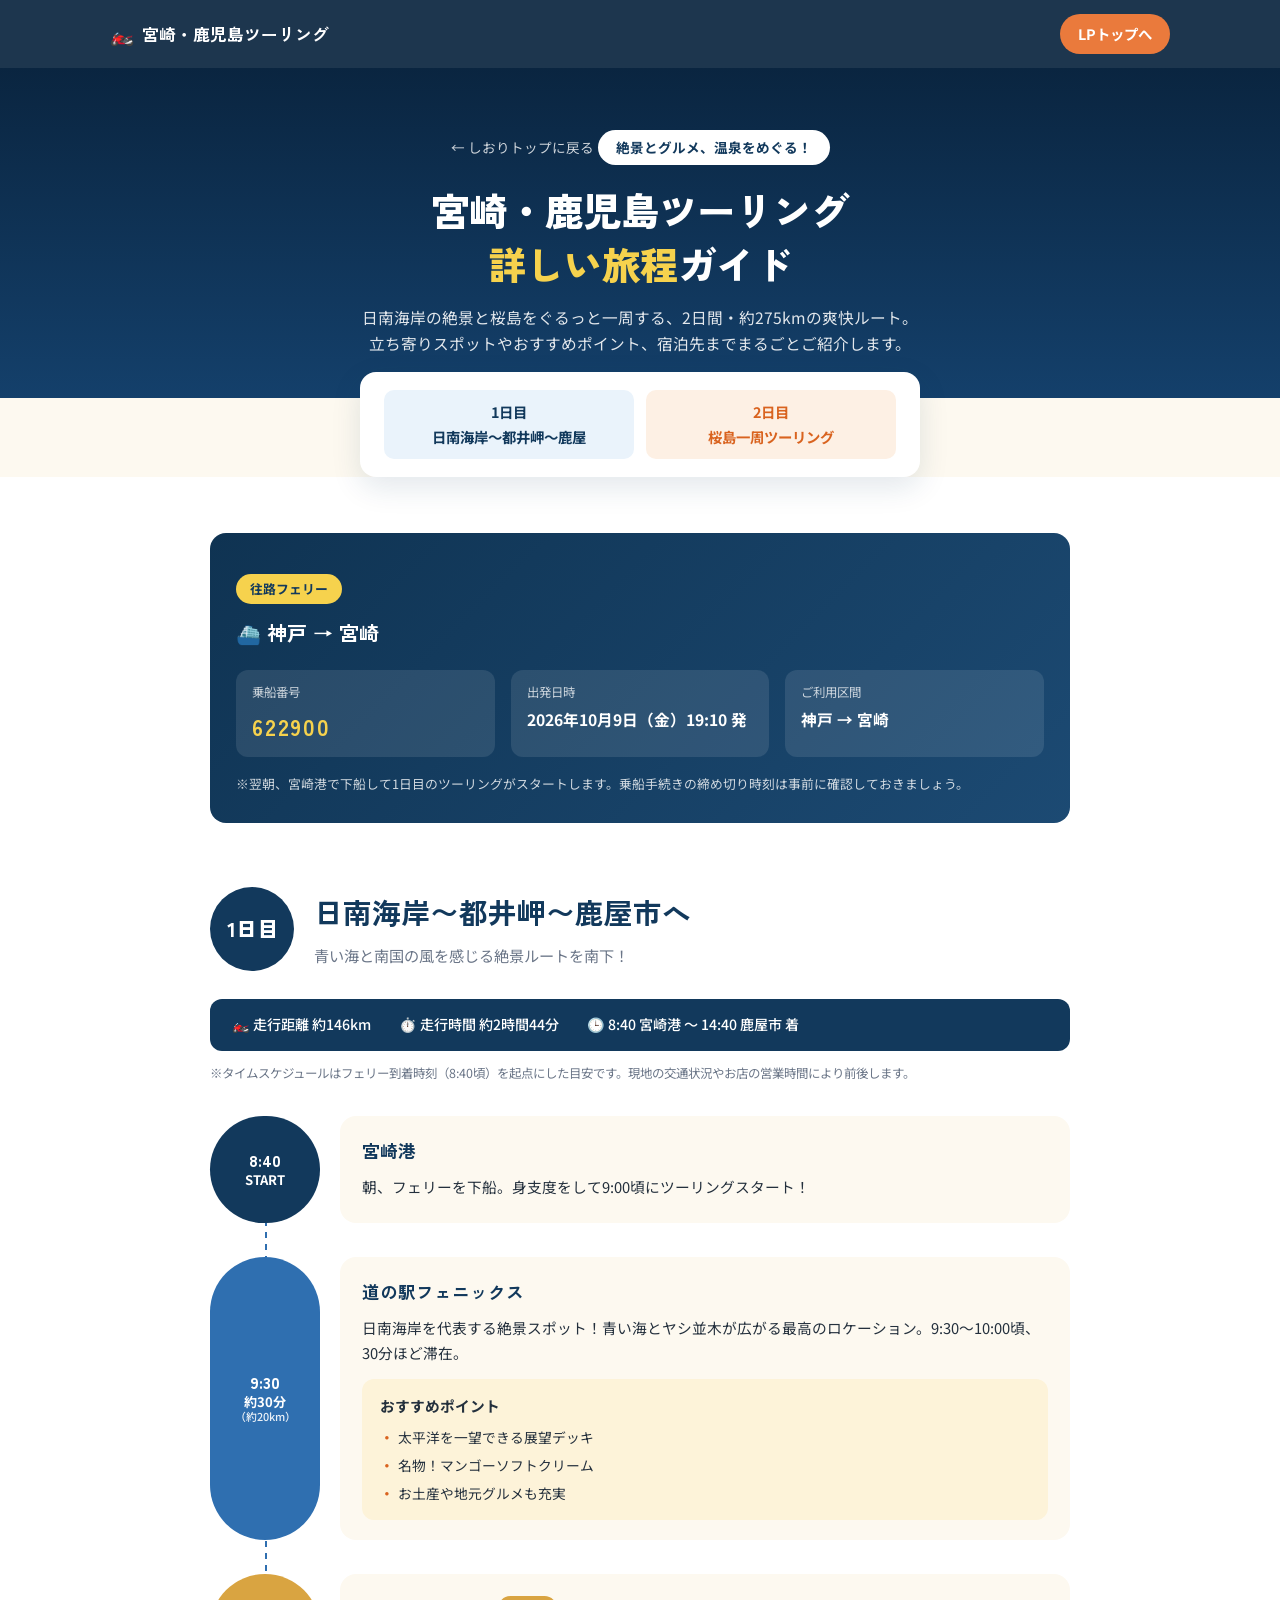
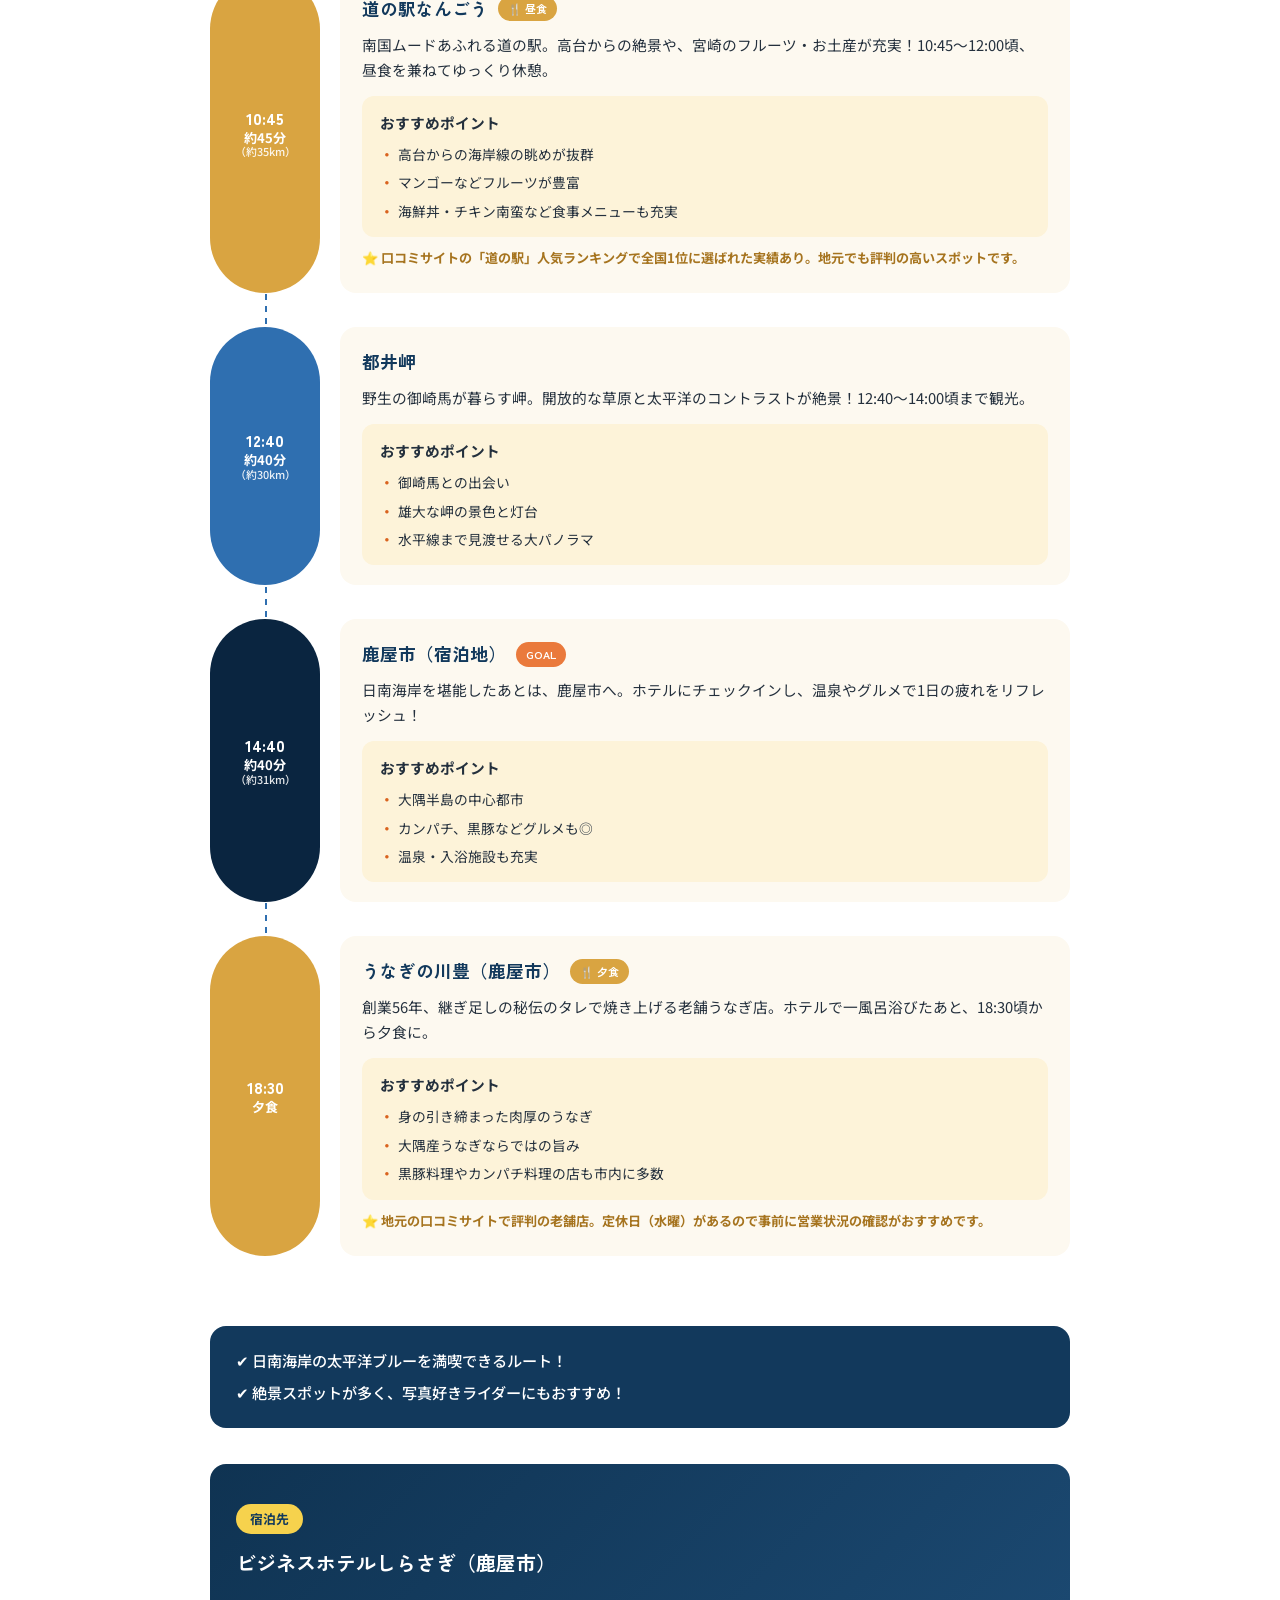
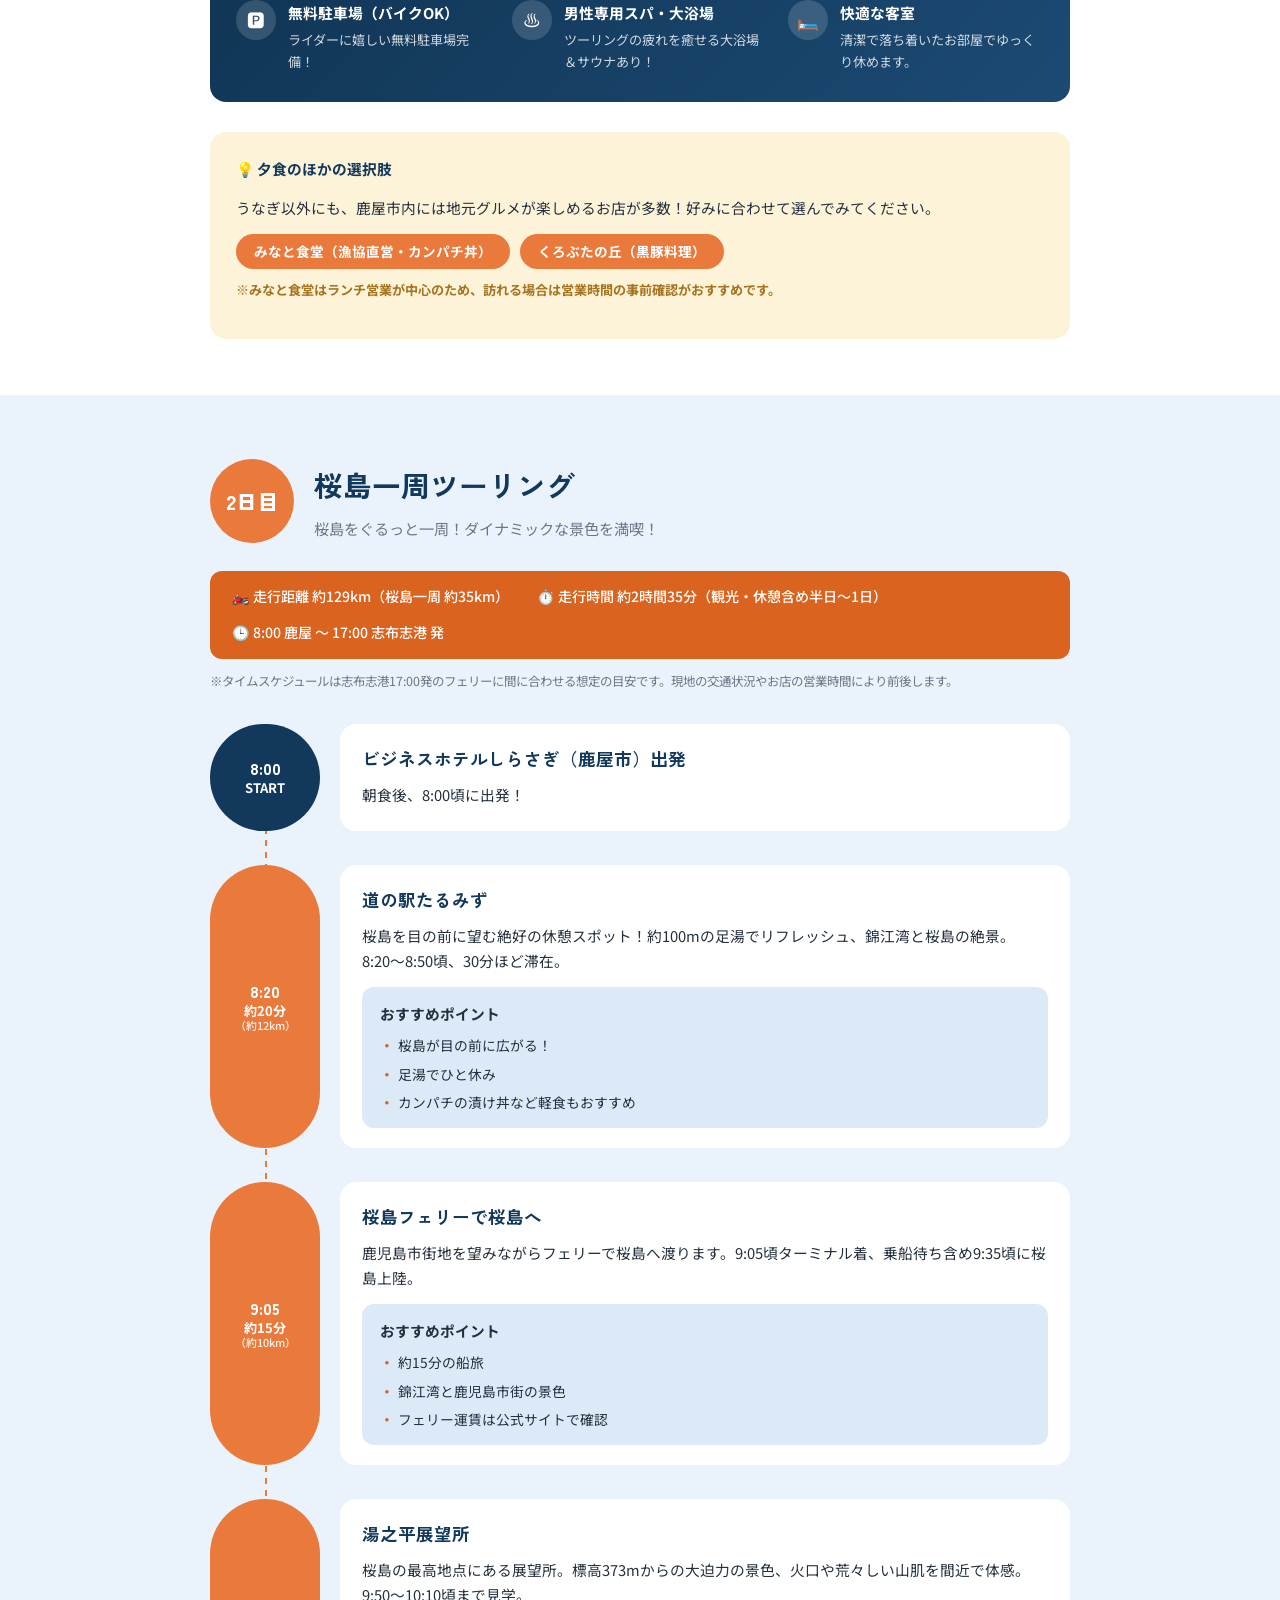
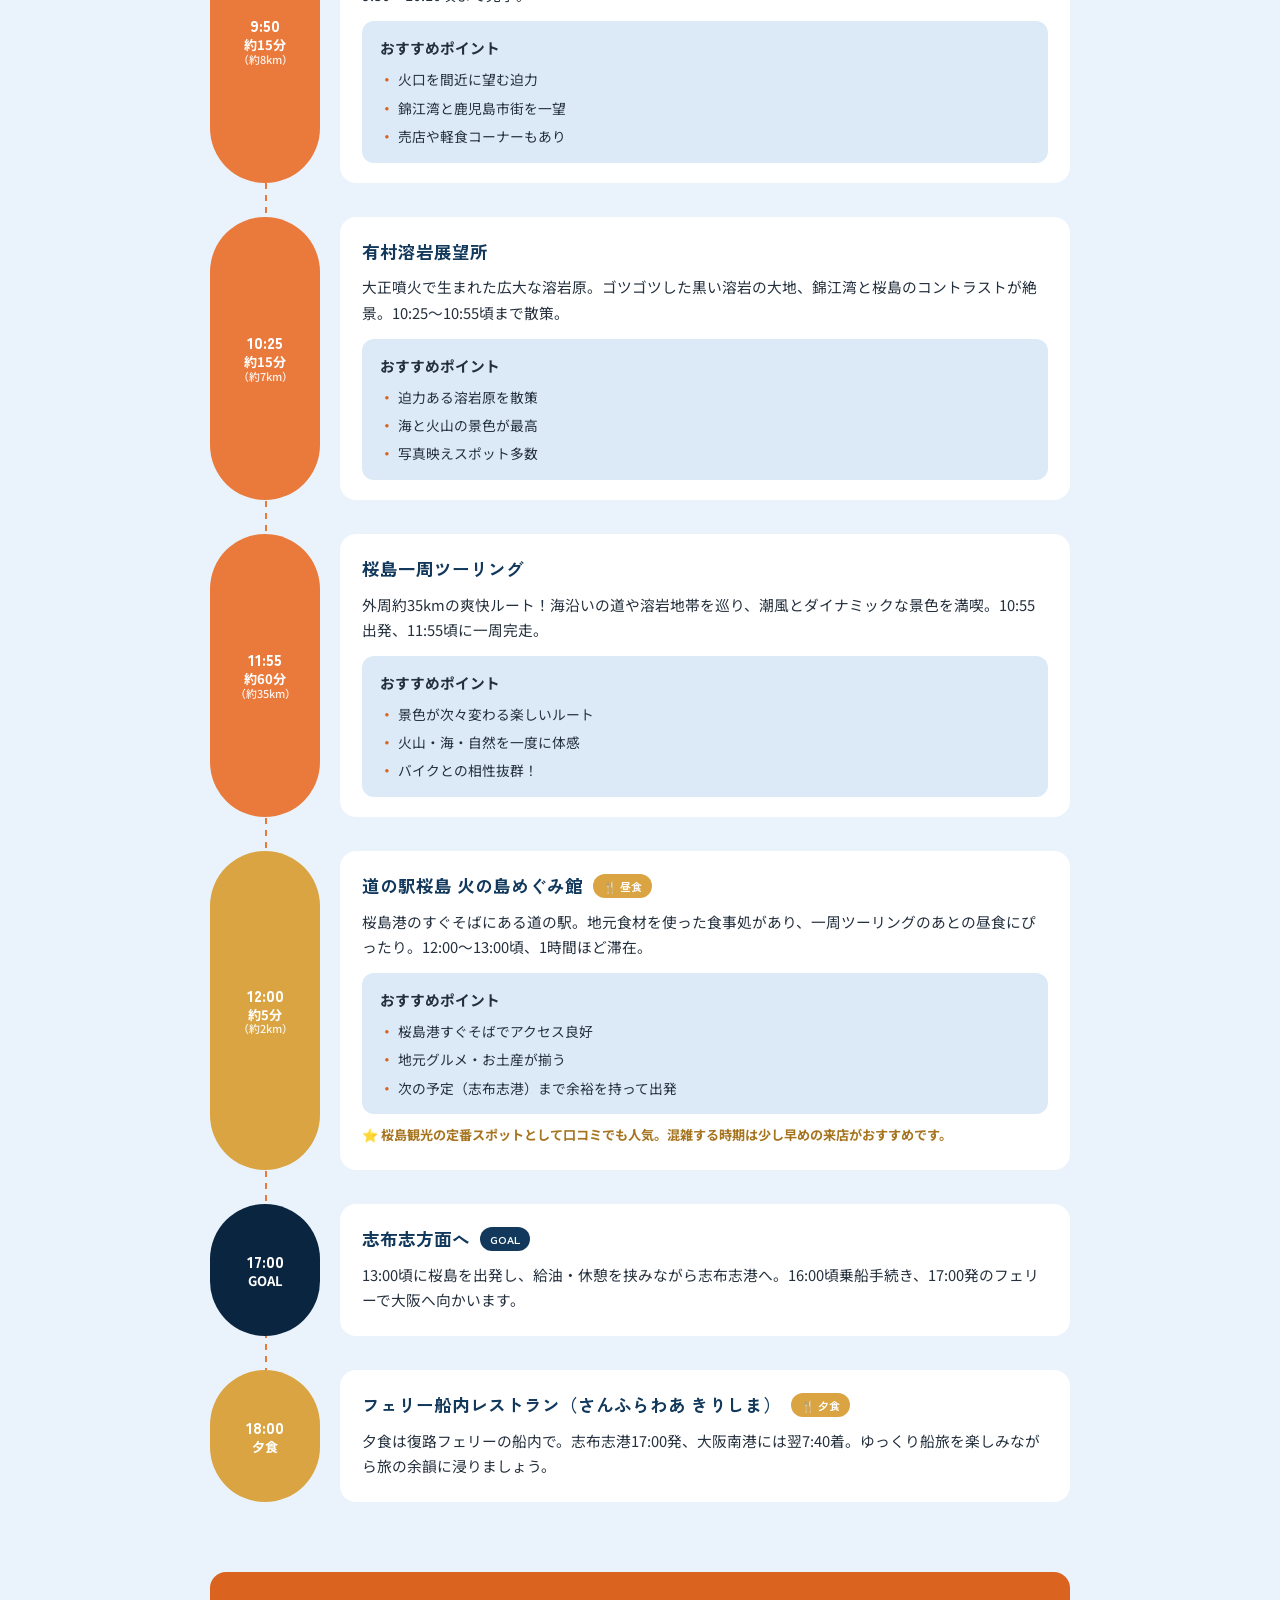
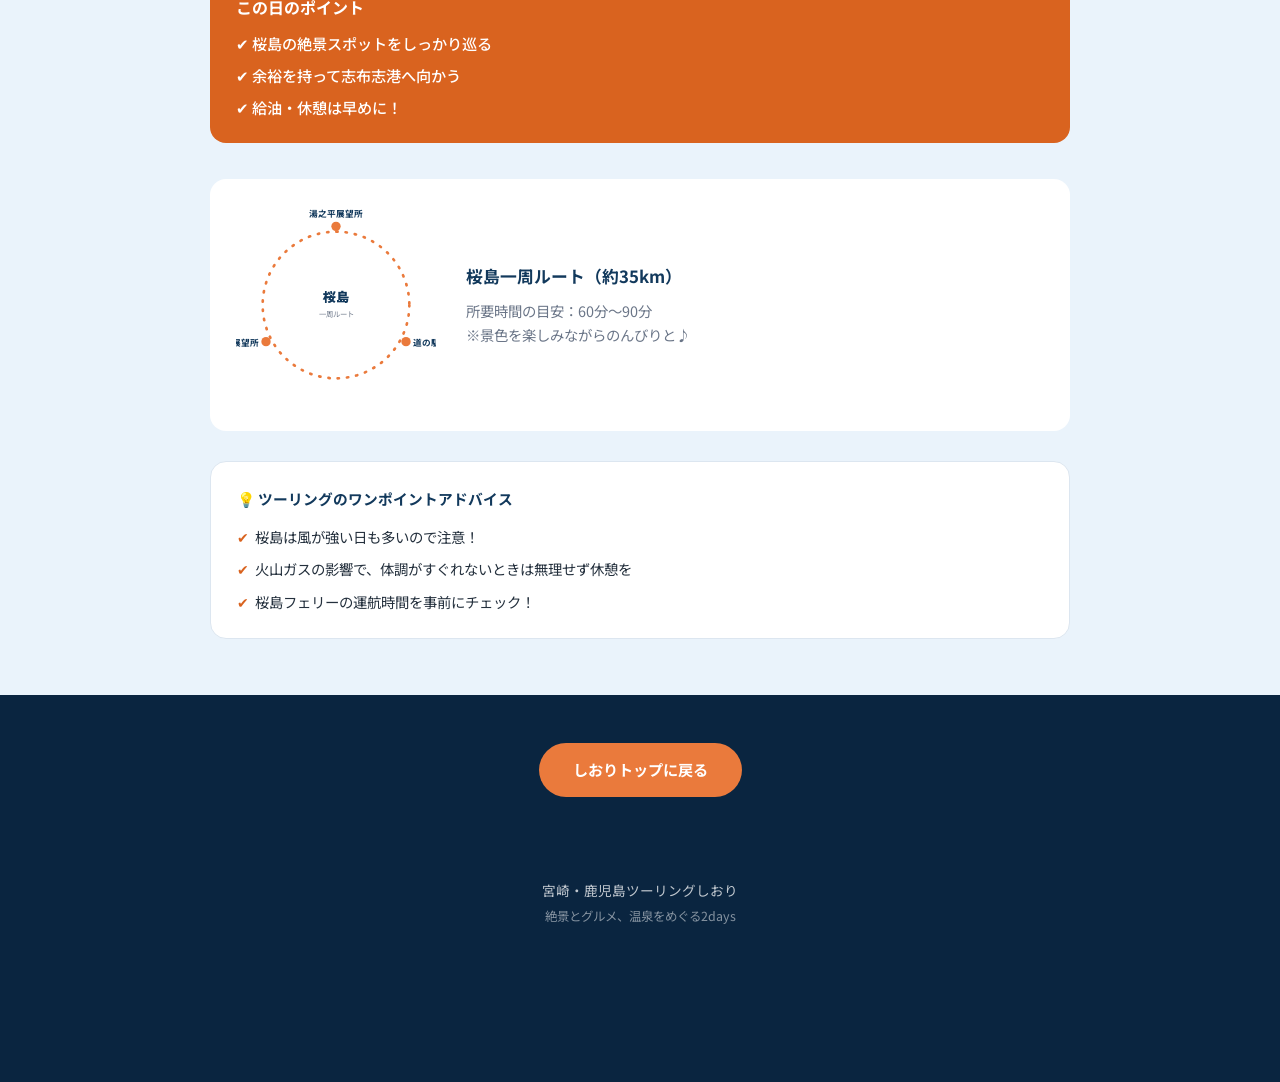
==== commit 9d285c27: "詳しい旅程に往路フェリー（神戸→宮崎）の情報を追加 Co-Authored-By: Claude Opus 5.5 <noreply@anthropic.com> Claude-Session: ht" ====
--- a/itinerary.html
+++ b/itinerary.html
@@ -34,6 +34,31 @@
     <a href="#day1">1日目<br>日南海岸〜都井岬〜鹿屋</a>
     <a href="#day2">2日目<br>桜島一周ツーリング</a>
   </nav>
+
+  <!-- ===================== FERRY (往路) ===================== -->
+  <section class="ferry-detail" id="ferry">
+    <div class="section-inner">
+      <div class="hotel-card ferry-card">
+        <p class="hotel-label">往路フェリー</p>
+        <h3 class="hotel-name">⛴️ 神戸 → 宮崎</h3>
+        <dl class="ferry-info">
+          <div>
+            <dt>乗船番号</dt>
+            <dd class="ferry-number">622900</dd>
+          </div>
+          <div>
+            <dt>出発日時</dt>
+            <dd>2026年10月9日（金）19:10 発</dd>
+          </div>
+          <div>
+            <dt>ご利用区間</dt>
+            <dd>神戸 → 宮崎</dd>
+          </div>
+        </dl>
+        <p class="ferry-note">※翌朝、宮崎港で下船して1日目のツーリングがスタートします。乗船手続きの締め切り時刻は事前に確認しておきましょう。</p>
+      </div>
+    </div>
+  </section>
 
   <!-- ===================== DAY 1 ===================== -->
   <section class="day-detail" id="day1">
--- a/assets/css/style.css
+++ b/assets/css/style.css
@@ -501,6 +501,28 @@
 .hotel-features strong { display: block; font-size: 0.92rem; margin-bottom: 4px; }
 .hotel-features p { margin: 0; font-size: 0.82rem; color: rgba(255,255,255,0.8); }
 
+/* Ferry (outbound) */
+.ferry-detail { background: var(--white); padding: 56px 0 0; }
+.ferry-card { margin-bottom: 0; }
+
+.ferry-info {
+  display: grid;
+  grid-template-columns: repeat(3, 1fr);
+  gap: 16px;
+  margin: 0 0 16px;
+}
+
+.ferry-info div {
+  background: rgba(255,255,255,0.1);
+  border-radius: 12px;
+  padding: 12px 16px;
+}
+
+.ferry-info dt { font-size: 0.78rem; color: rgba(255,255,255,0.75); margin-bottom: 4px; }
+.ferry-info dd { margin: 0; font-weight: 700; font-size: 0.98rem; }
+.ferry-info .ferry-number { font-family: var(--font-display); font-size: 1.4rem; letter-spacing: 0.08em; color: var(--yellow); }
+.ferry-note { margin: 0; font-size: 0.8rem; color: rgba(255,255,255,0.8); }
+
 /* Food box */
 .food-box {
   background: #fdf3d9;
@@ -591,6 +613,7 @@
    ========================================================= */
 @media (max-width: 720px) {
   .hotel-features { grid-template-columns: 1fr; }
+  .ferry-info { grid-template-columns: 1fr; }
   .toc { flex-direction: column; margin: -20px 16px 0; }
 
   .tl-item { grid-template-columns: 90px 1fr; gap: 12px; }
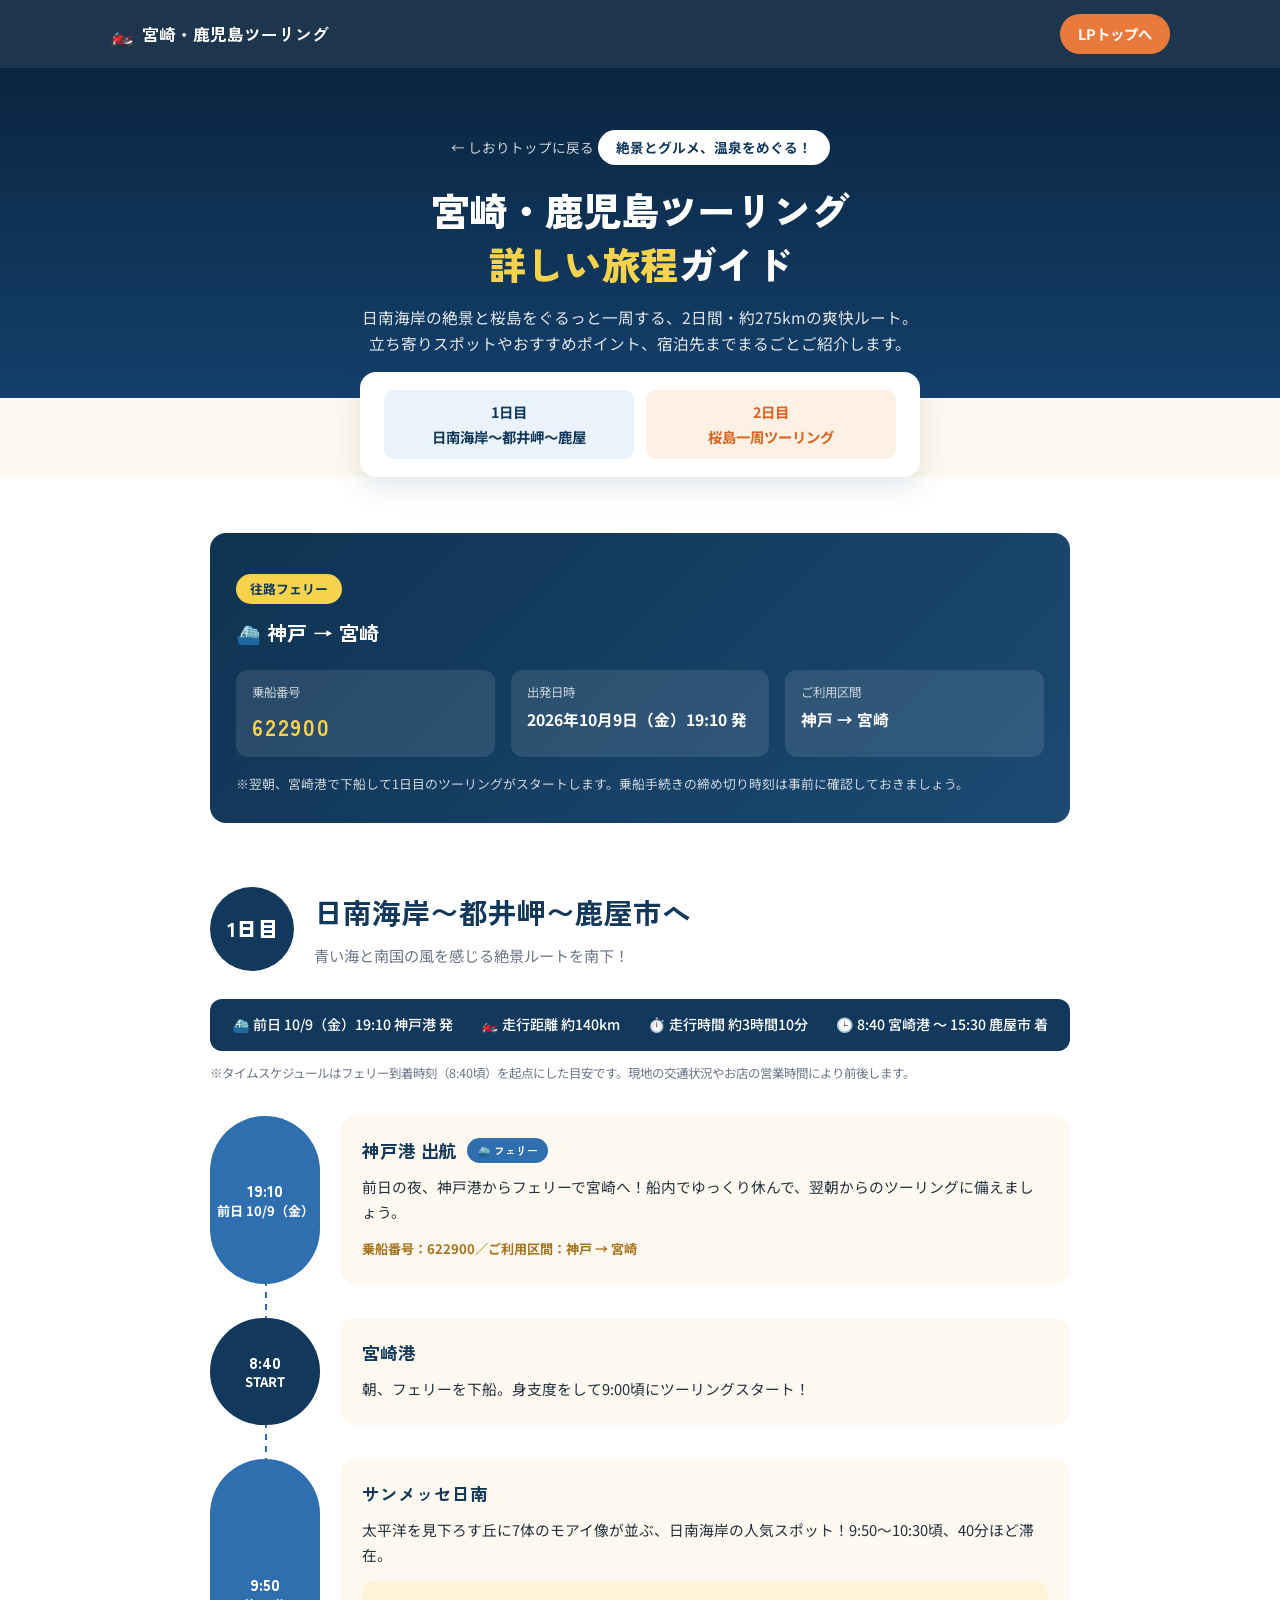
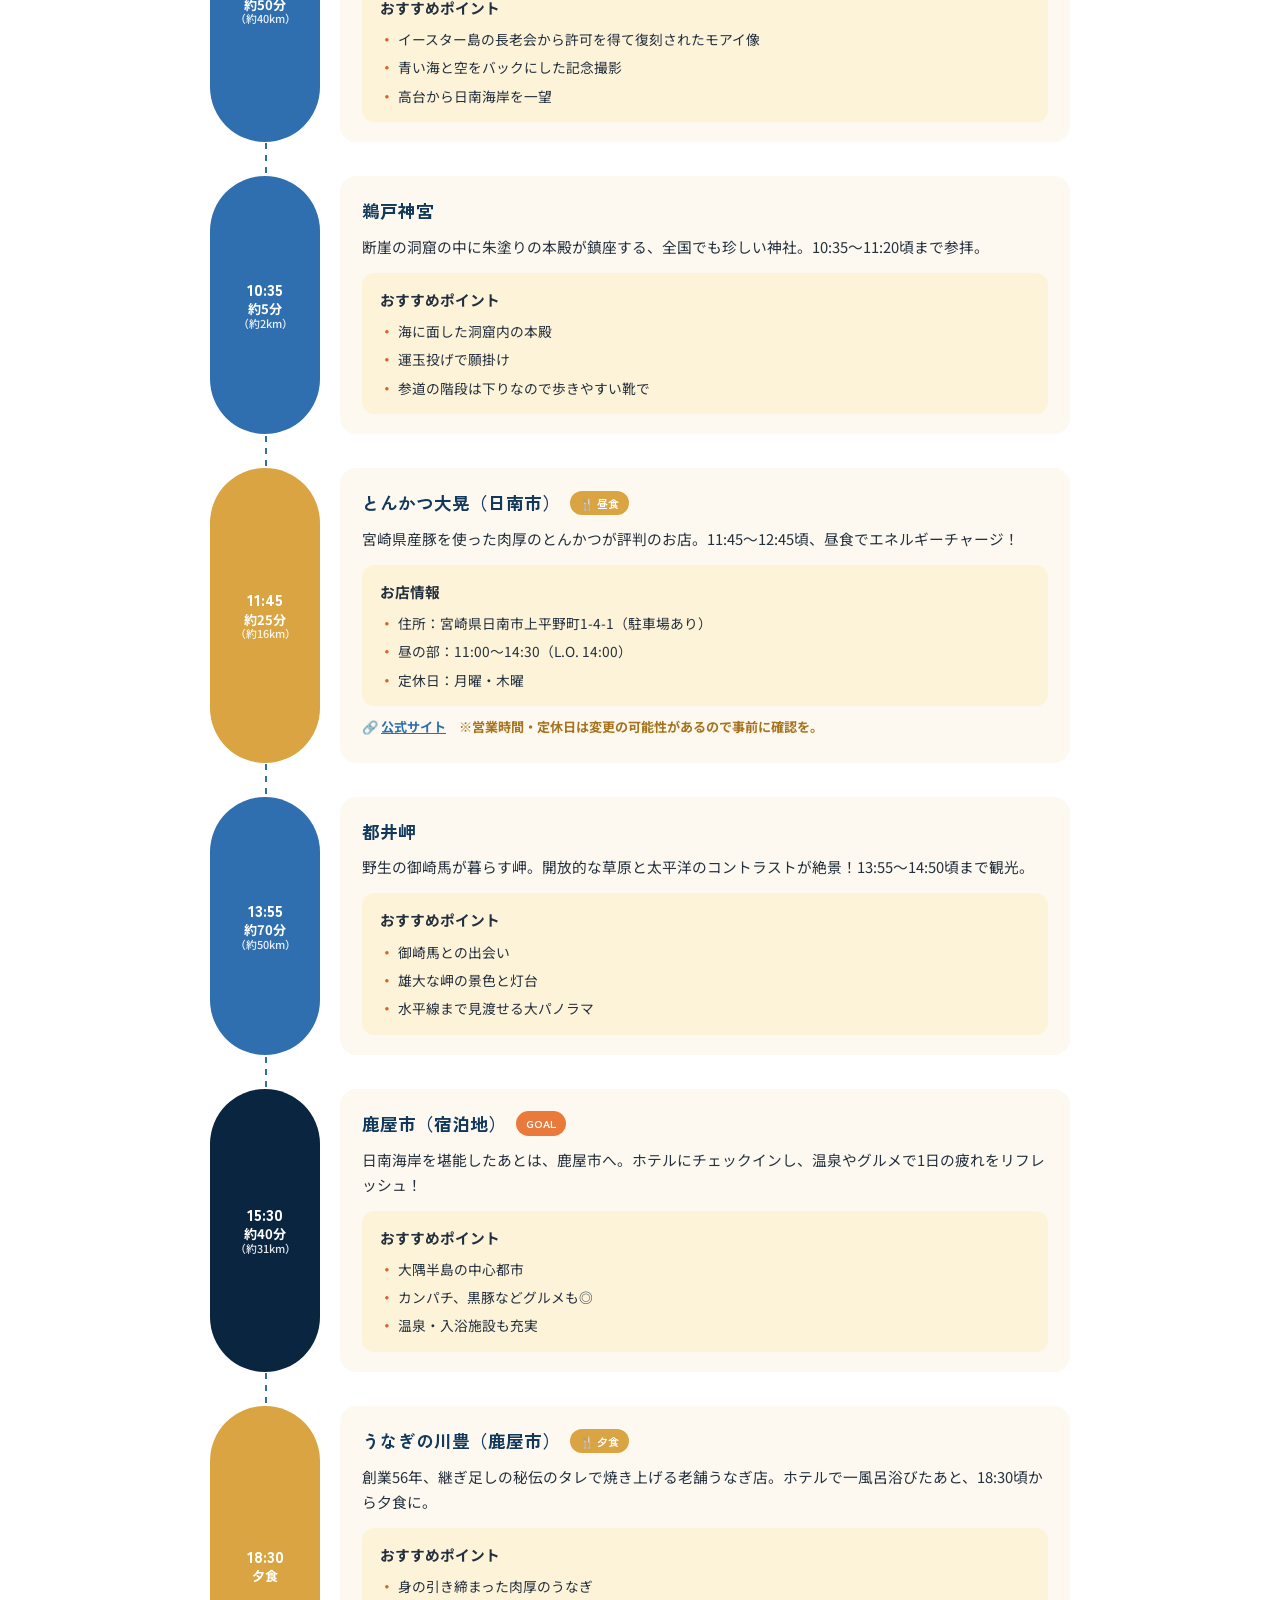
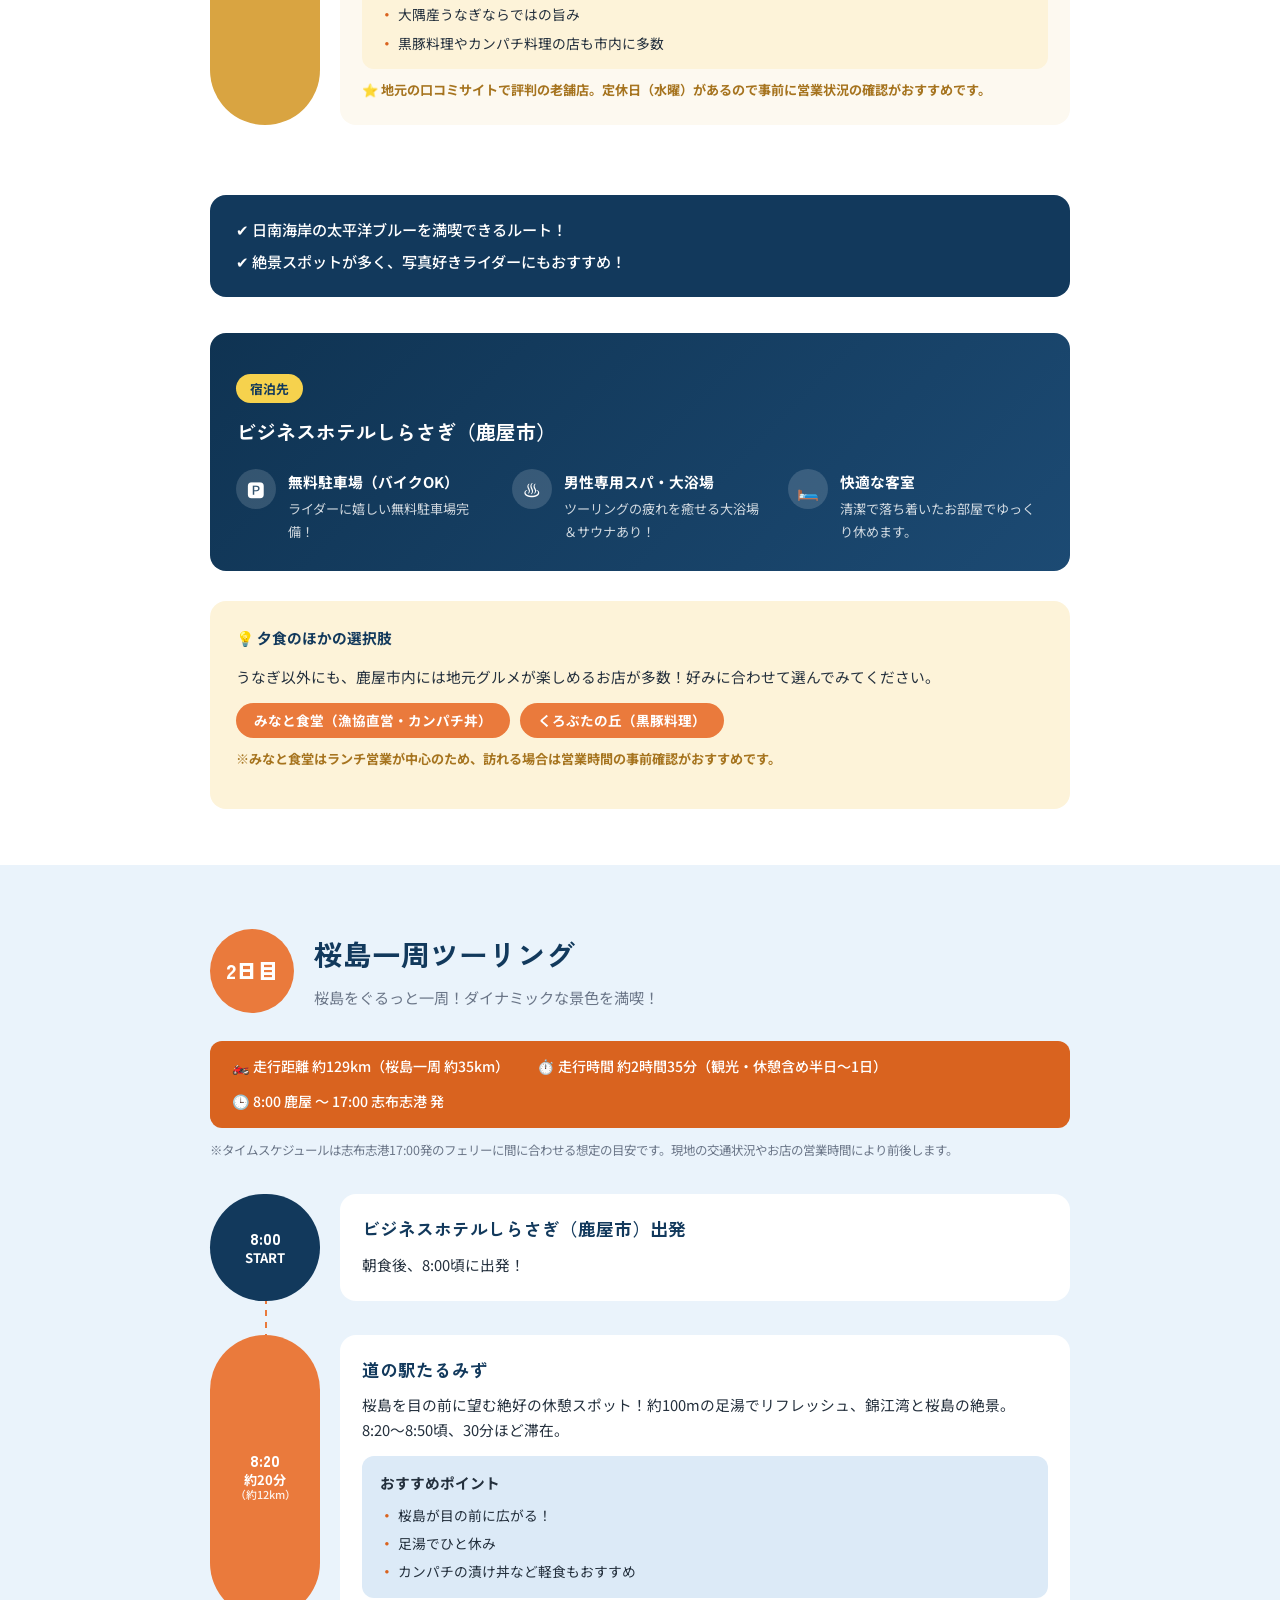
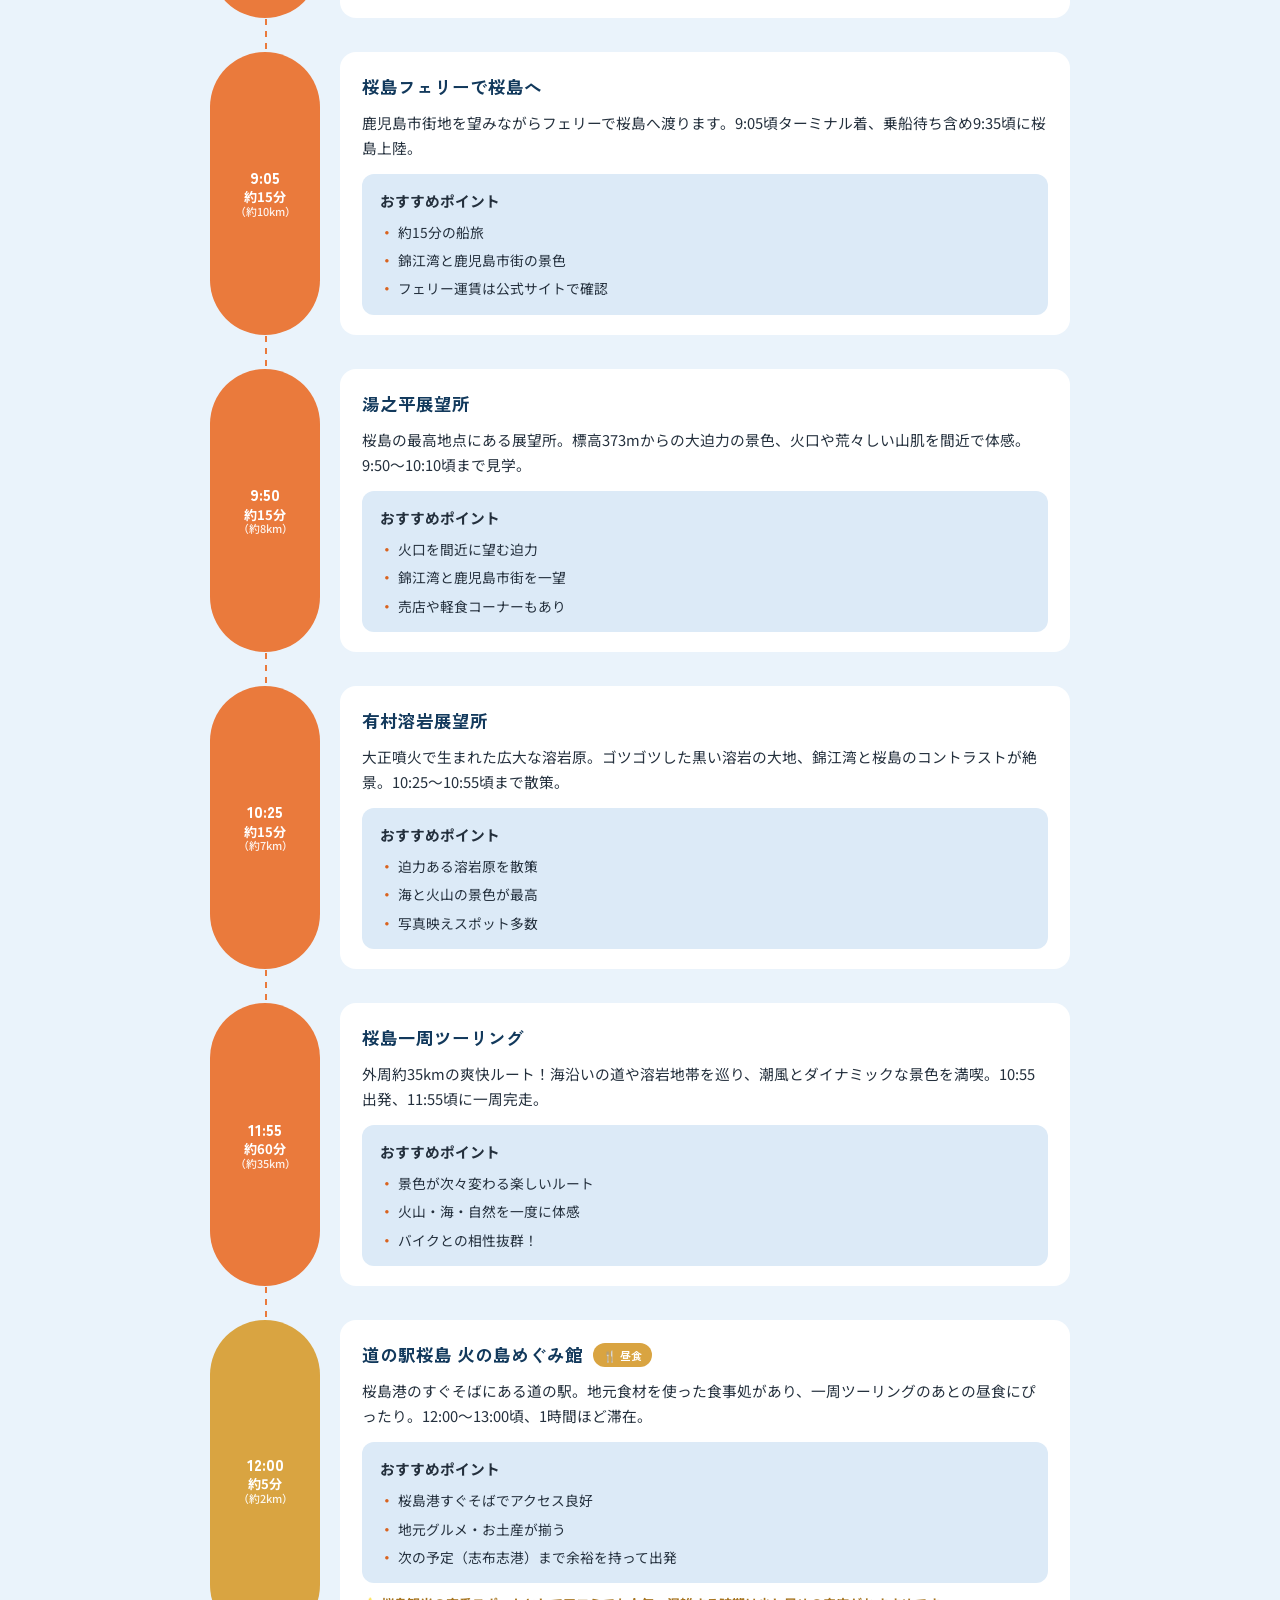
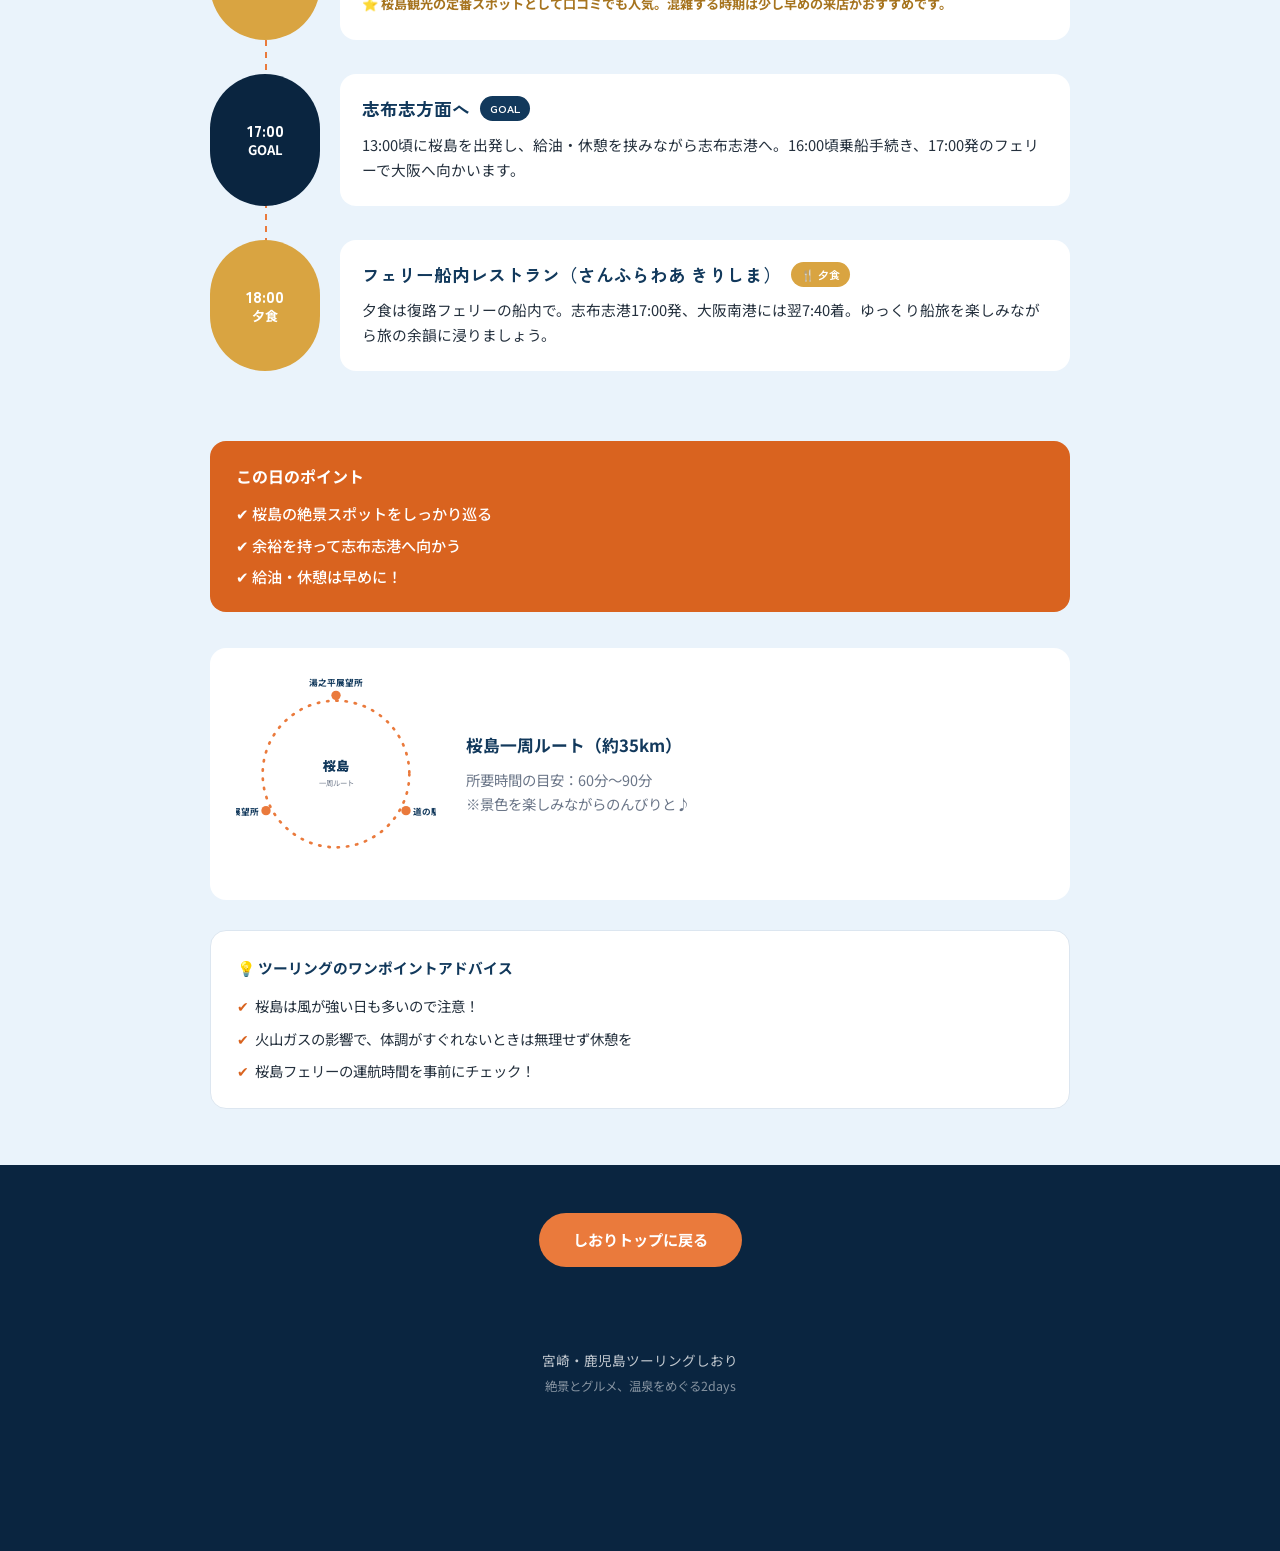
==== commit ce1dc450: "1日目にフェリー出発時刻を追加し、サンメッセ日南→鵜戸神宮→とんかつ大晃のルートに変更 Co-Authored-By: Claude Opus 5.5 <noreply@anthropic.com> " ====
--- a/itinerary.html
+++ b/itinerary.html
@@ -72,13 +72,23 @@
       </div>
 
       <div class="stat-bar">
-        <span>🏍️ 走行距離 約146km</span>
-        <span>⏱️ 走行時間 約2時間44分</span>
-        <span>🕒 8:40 宮崎港 〜 14:40 鹿屋市 着</span>
+        <span>⛴️ 前日 10/9（金）19:10 神戸港 発</span>
+        <span>🏍️ 走行距離 約140km</span>
+        <span>⏱️ 走行時間 約3時間10分</span>
+        <span>🕒 8:40 宮崎港 〜 15:30 鹿屋市 着</span>
       </div>
       <p class="schedule-note">※タイムスケジュールはフェリー到着時刻（8:40頃）を起点にした目安です。現地の交通状況やお店の営業時間により前後します。</p>
 
       <ol class="timeline">
+        <li class="tl-item tl-start tl-ferry">
+          <div class="tl-marker"><span class="tl-time">19:10</span>前日 10/9（金）</div>
+          <div class="tl-content">
+            <h3>神戸港 出航 <span class="ferry-tag">⛴️ フェリー</span></h3>
+            <p>前日の夜、神戸港からフェリーで宮崎へ！船内でゆっくり休んで、翌朝からのツーリングに備えましょう。</p>
+            <p class="meal-note">乗船番号：622900／ご利用区間：神戸 → 宮崎</p>
+          </div>
+        </li>
+
         <li class="tl-item tl-start">
           <div class="tl-marker"><span class="tl-time">8:40</span>START</div>
           <div class="tl-content">
@@ -88,43 +98,59 @@
         </li>
 
         <li class="tl-item">
-          <div class="tl-marker"><span class="tl-time">9:30</span>約30分<small>（約20km）</small></div>
-          <div class="tl-content">
-            <h3>道の駅フェニックス</h3>
-            <p>日南海岸を代表する絶景スポット！青い海とヤシ並木が広がる最高のロケーション。9:30〜10:00頃、30分ほど滞在。</p>
-            <div class="point-box">
-              <p class="point-title">おすすめポイント</p>
-              <ul>
-                <li>太平洋を一望できる展望デッキ</li>
-                <li>名物！マンゴーソフトクリーム</li>
-                <li>お土産や地元グルメも充実</li>
+          <div class="tl-marker"><span class="tl-time">9:50</span>約50分<small>（約40km）</small></div>
+          <div class="tl-content">
+            <h3>サンメッセ日南</h3>
+            <p>太平洋を見下ろす丘に7体のモアイ像が並ぶ、日南海岸の人気スポット！9:50〜10:30頃、40分ほど滞在。</p>
+            <div class="point-box">
+              <p class="point-title">おすすめポイント</p>
+              <ul>
+                <li>イースター島の長老会から許可を得て復刻されたモアイ像</li>
+                <li>青い海と空をバックにした記念撮影</li>
+                <li>高台から日南海岸を一望</li>
+              </ul>
+            </div>
+          </div>
+        </li>
+
+        <li class="tl-item">
+          <div class="tl-marker"><span class="tl-time">10:35</span>約5分<small>（約2km）</small></div>
+          <div class="tl-content">
+            <h3>鵜戸神宮</h3>
+            <p>断崖の洞窟の中に朱塗りの本殿が鎮座する、全国でも珍しい神社。10:35〜11:20頃まで参拝。</p>
+            <div class="point-box">
+              <p class="point-title">おすすめポイント</p>
+              <ul>
+                <li>海に面した洞窟内の本殿</li>
+                <li>運玉投げで願掛け</li>
+                <li>参道の階段は下りなので歩きやすい靴で</li>
               </ul>
             </div>
           </div>
         </li>
 
         <li class="tl-item tl-meal">
-          <div class="tl-marker"><span class="tl-time">10:45</span>約45分<small>（約35km）</small></div>
-          <div class="tl-content">
-            <h3>道の駅なんごう <span class="meal-tag">🍴 昼食</span></h3>
-            <p>南国ムードあふれる道の駅。高台からの絶景や、宮崎のフルーツ・お土産が充実！10:45〜12:00頃、昼食を兼ねてゆっくり休憩。</p>
-            <div class="point-box">
-              <p class="point-title">おすすめポイント</p>
-              <ul>
-                <li>高台からの海岸線の眺めが抜群</li>
-                <li>マンゴーなどフルーツが豊富</li>
-                <li>海鮮丼・チキン南蛮など食事メニューも充実</li>
-              </ul>
-            </div>
-            <p class="meal-note">⭐ 口コミサイトの「道の駅」人気ランキングで全国1位に選ばれた実績あり。地元でも評判の高いスポットです。</p>
-          </div>
-        </li>
-
-        <li class="tl-item">
-          <div class="tl-marker"><span class="tl-time">12:40</span>約40分<small>（約30km）</small></div>
+          <div class="tl-marker"><span class="tl-time">11:45</span>約25分<small>（約16km）</small></div>
+          <div class="tl-content">
+            <h3>とんかつ大晃（日南市）<span class="meal-tag">🍴 昼食</span></h3>
+            <p>宮崎県産豚を使った肉厚のとんかつが評判のお店。11:45〜12:45頃、昼食でエネルギーチャージ！</p>
+            <div class="point-box">
+              <p class="point-title">お店情報</p>
+              <ul>
+                <li>住所：宮崎県日南市上平野町1-4-1（駐車場あり）</li>
+                <li>昼の部：11:00〜14:30（L.O. 14:00）</li>
+                <li>定休日：月曜・木曜</li>
+              </ul>
+            </div>
+            <p class="meal-note"><span>🔗 <a href="http://www.tonkatsu-taiko.com/" target="_blank" rel="noopener">公式サイト</a>　※営業時間・定休日は変更の可能性があるので事前に確認を。</span></p>
+          </div>
+        </li>
+
+        <li class="tl-item">
+          <div class="tl-marker"><span class="tl-time">13:55</span>約70分<small>（約50km）</small></div>
           <div class="tl-content">
             <h3>都井岬</h3>
-            <p>野生の御崎馬が暮らす岬。開放的な草原と太平洋のコントラストが絶景！12:40〜14:00頃まで観光。</p>
+            <p>野生の御崎馬が暮らす岬。開放的な草原と太平洋のコントラストが絶景！13:55〜14:50頃まで観光。</p>
             <div class="point-box">
               <p class="point-title">おすすめポイント</p>
               <ul>
@@ -137,7 +163,7 @@
         </li>
 
         <li class="tl-item tl-goal">
-          <div class="tl-marker"><span class="tl-time">14:40</span>約40分<small>（約31km）</small></div>
+          <div class="tl-marker"><span class="tl-time">15:30</span>約40分<small>（約31km）</small></div>
           <div class="tl-content">
             <h3>鹿屋市（宿泊地）<span class="goal-tag">GOAL</span></h3>
             <p>日南海岸を堪能したあとは、鹿屋市へ。ホテルにチェックインし、温泉やグルメで1日の疲れをリフレッシュ！</p>
--- a/assets/css/style.css
+++ b/assets/css/style.css
@@ -501,6 +501,19 @@
 .hotel-features strong { display: block; font-size: 0.92rem; margin-bottom: 4px; }
 .hotel-features p { margin: 0; font-size: 0.82rem; color: rgba(255,255,255,0.8); }
 
+.tl-ferry .tl-marker { background: var(--blue); }
+
+.ferry-tag {
+  background: var(--blue);
+  color: var(--white);
+  font-size: 0.68rem;
+  font-weight: 700;
+  padding: 3px 10px;
+  border-radius: 999px;
+}
+
+.meal-note a { color: var(--blue); text-decoration: underline; }
+
 /* Ferry (outbound) */
 .ferry-detail { background: var(--white); padding: 56px 0 0; }
 .ferry-card { margin-bottom: 0; }
